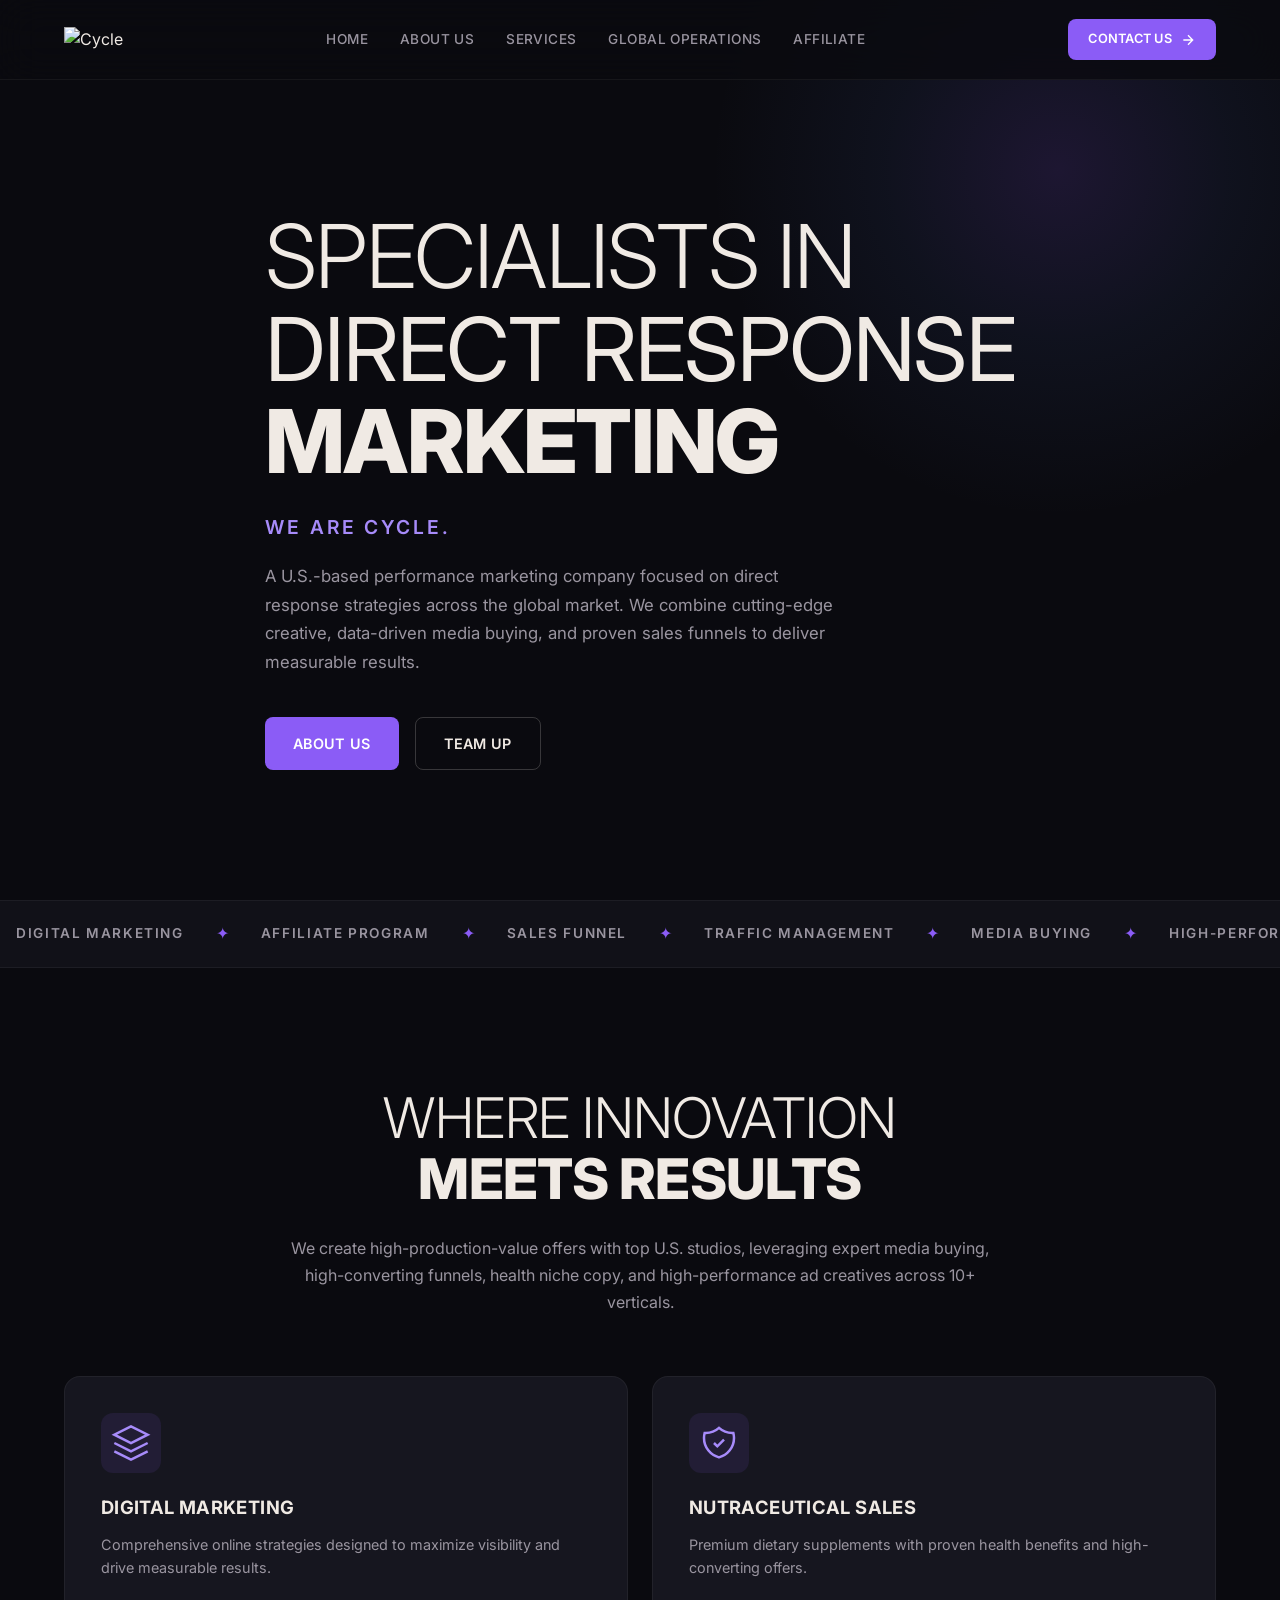
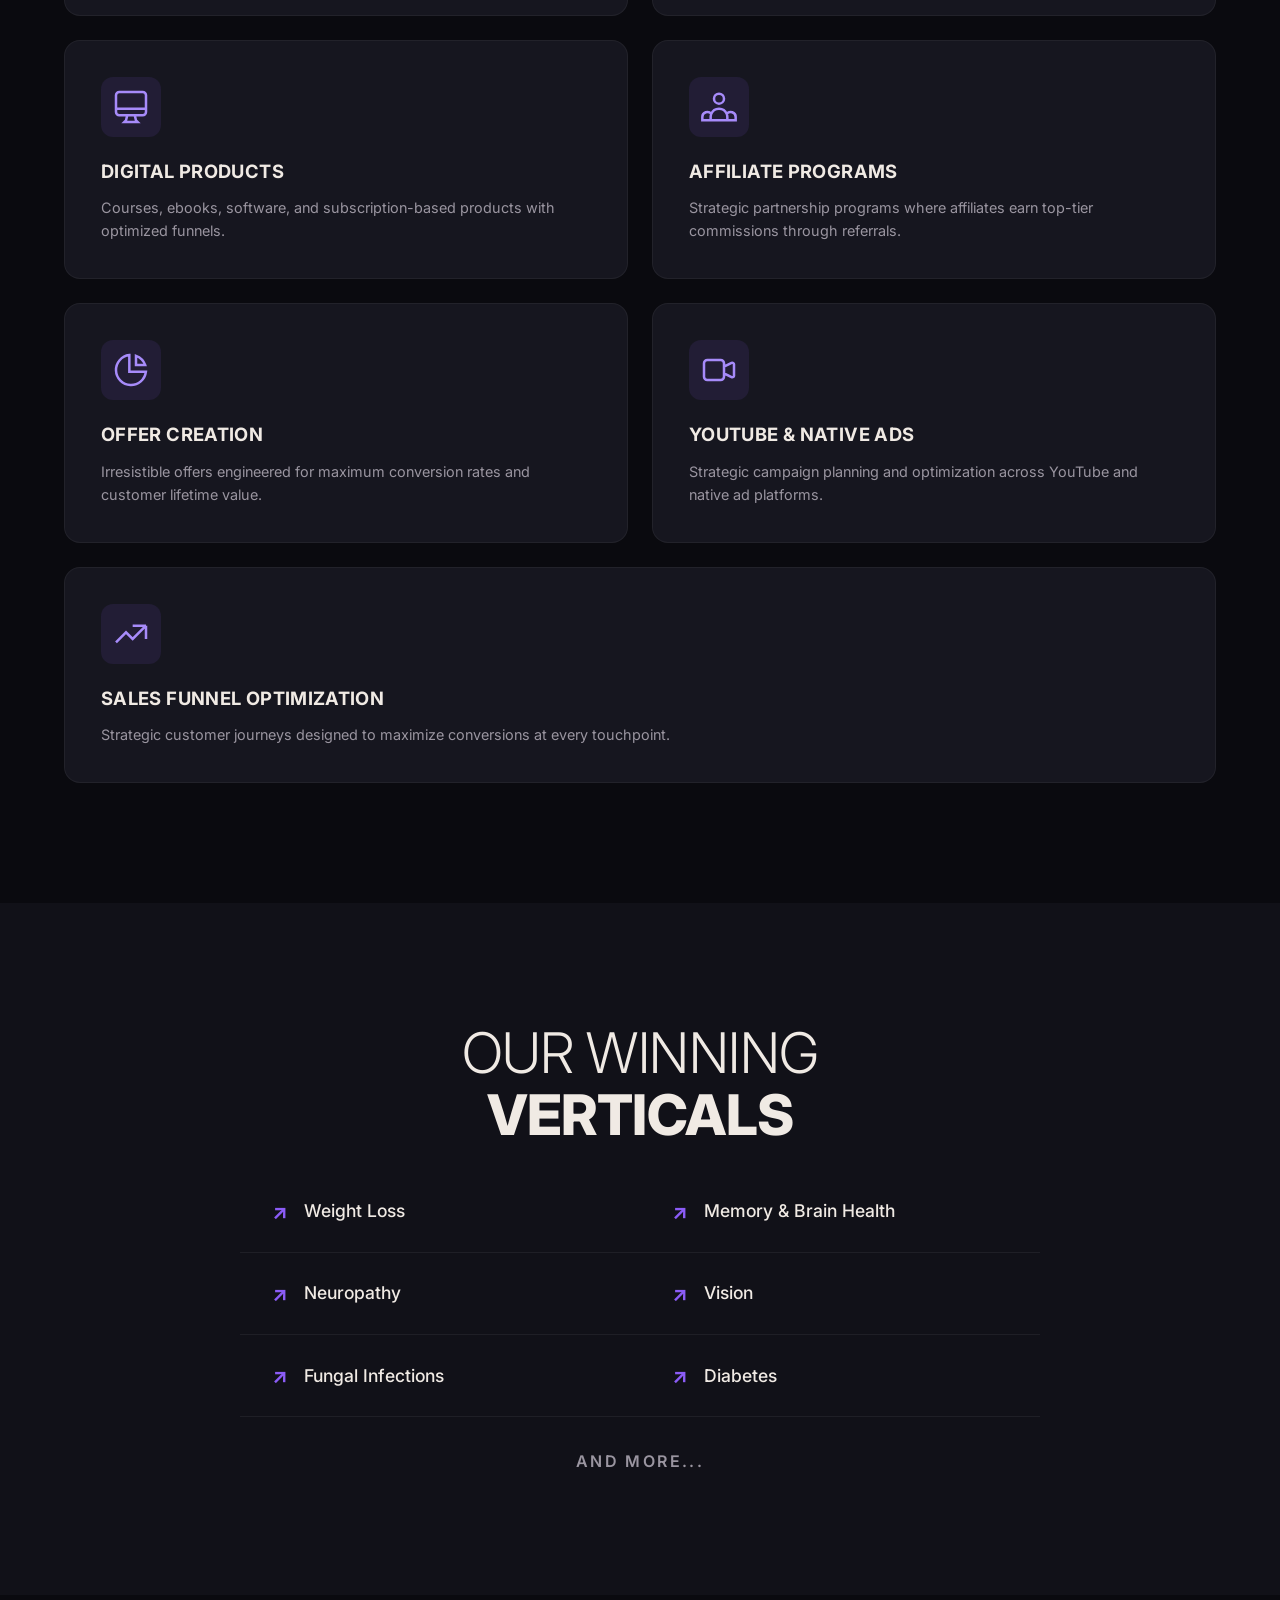
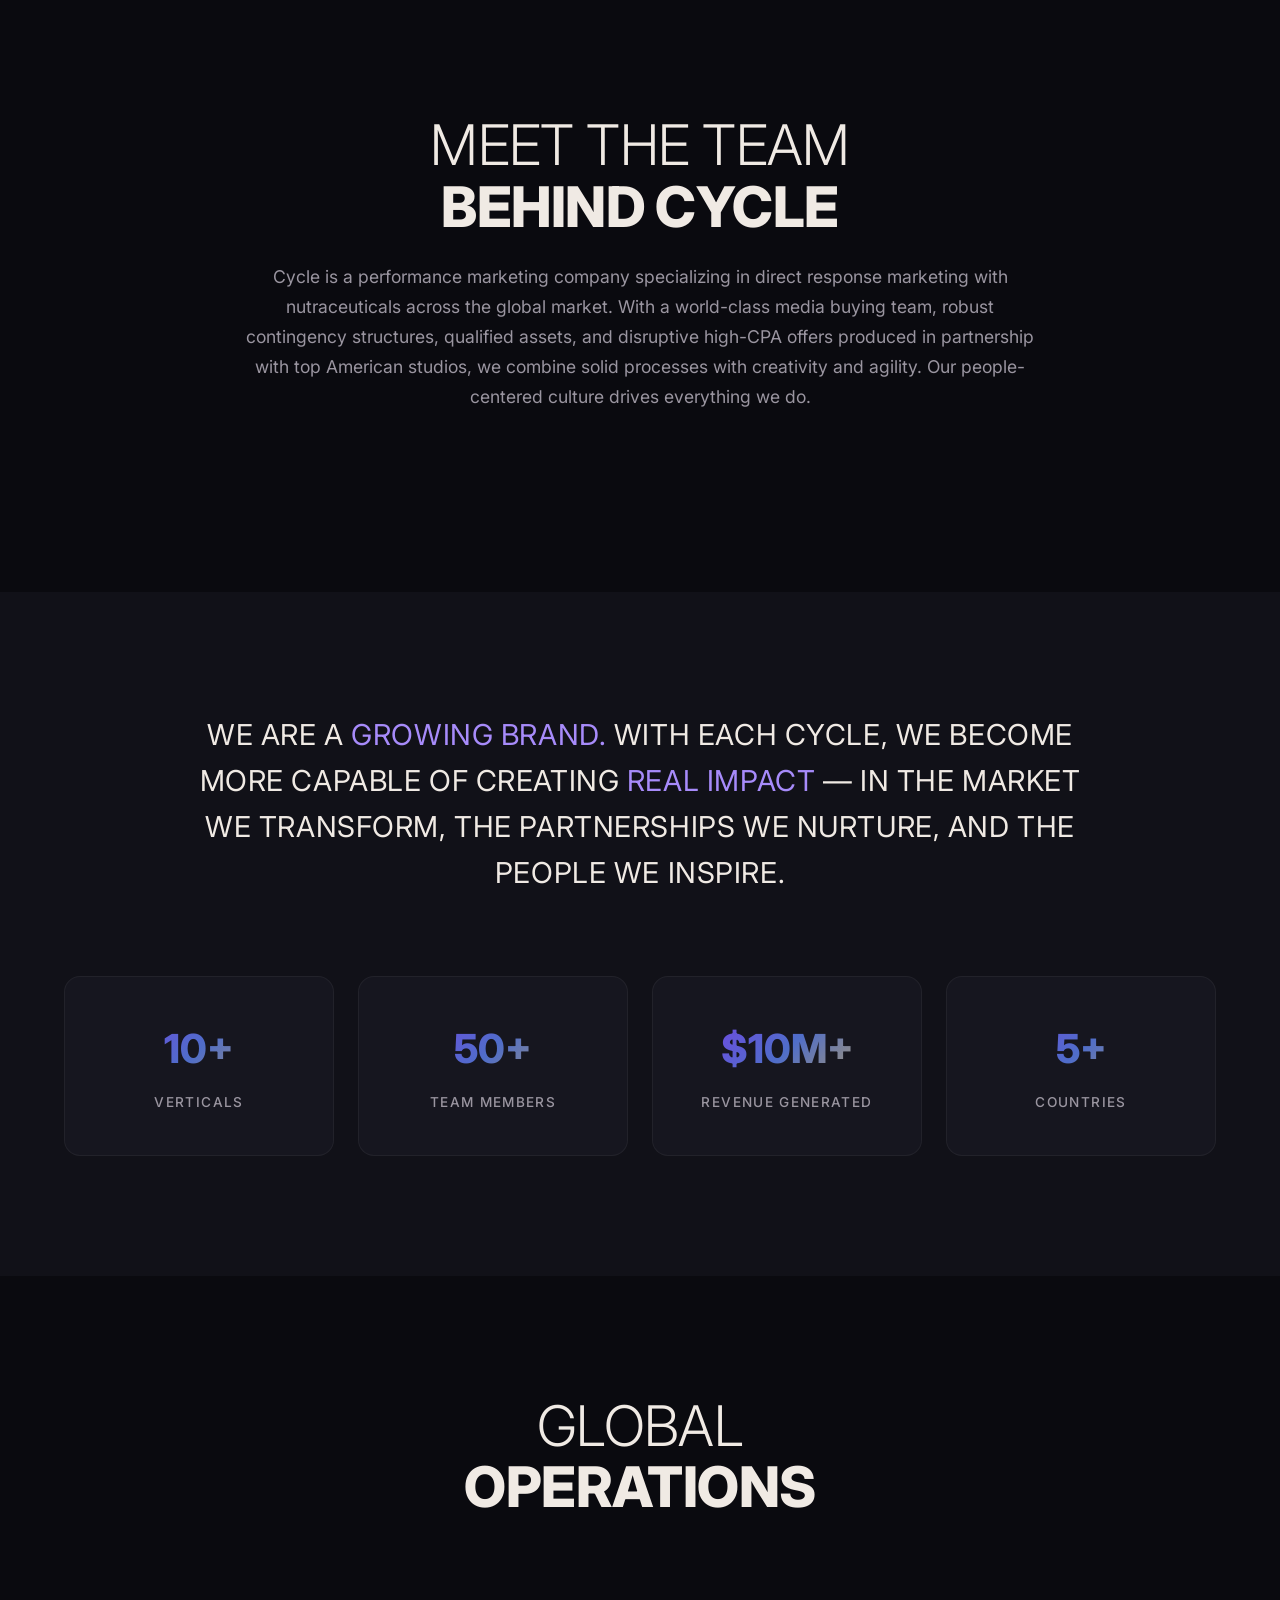
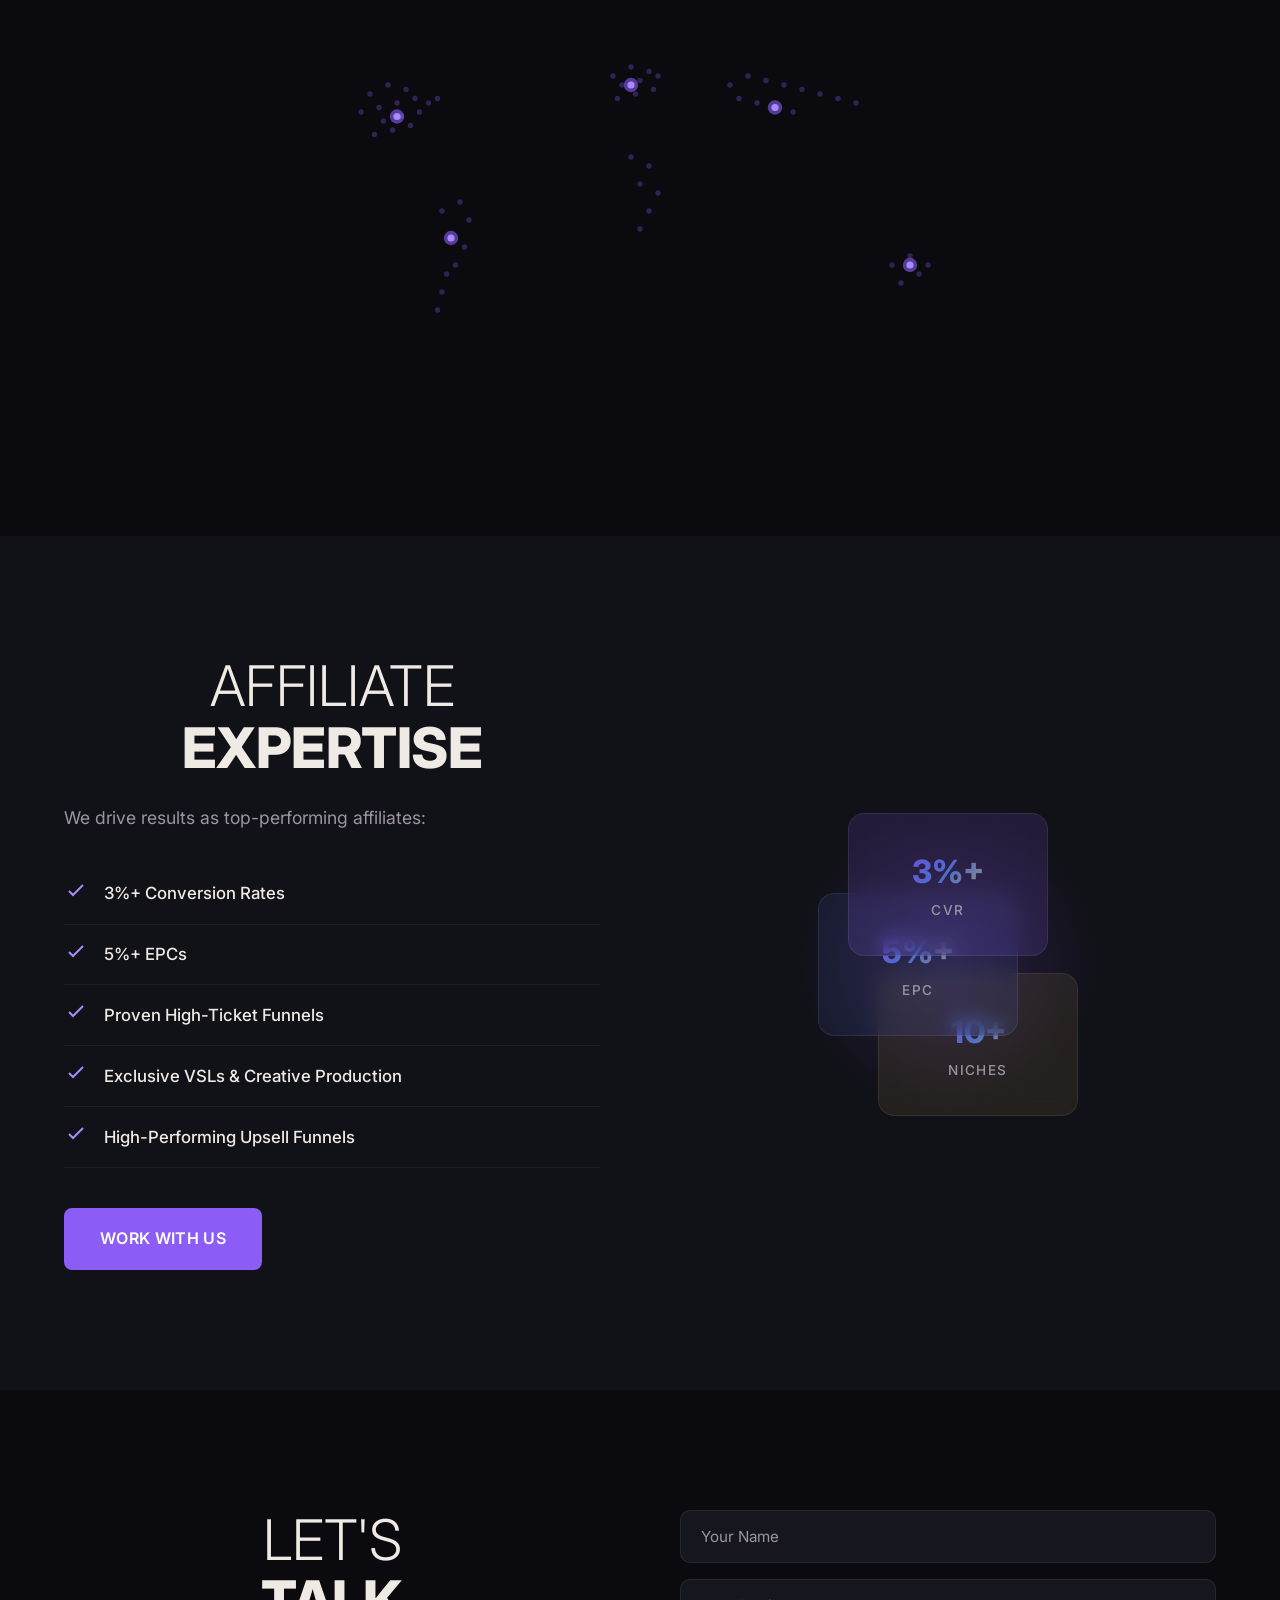
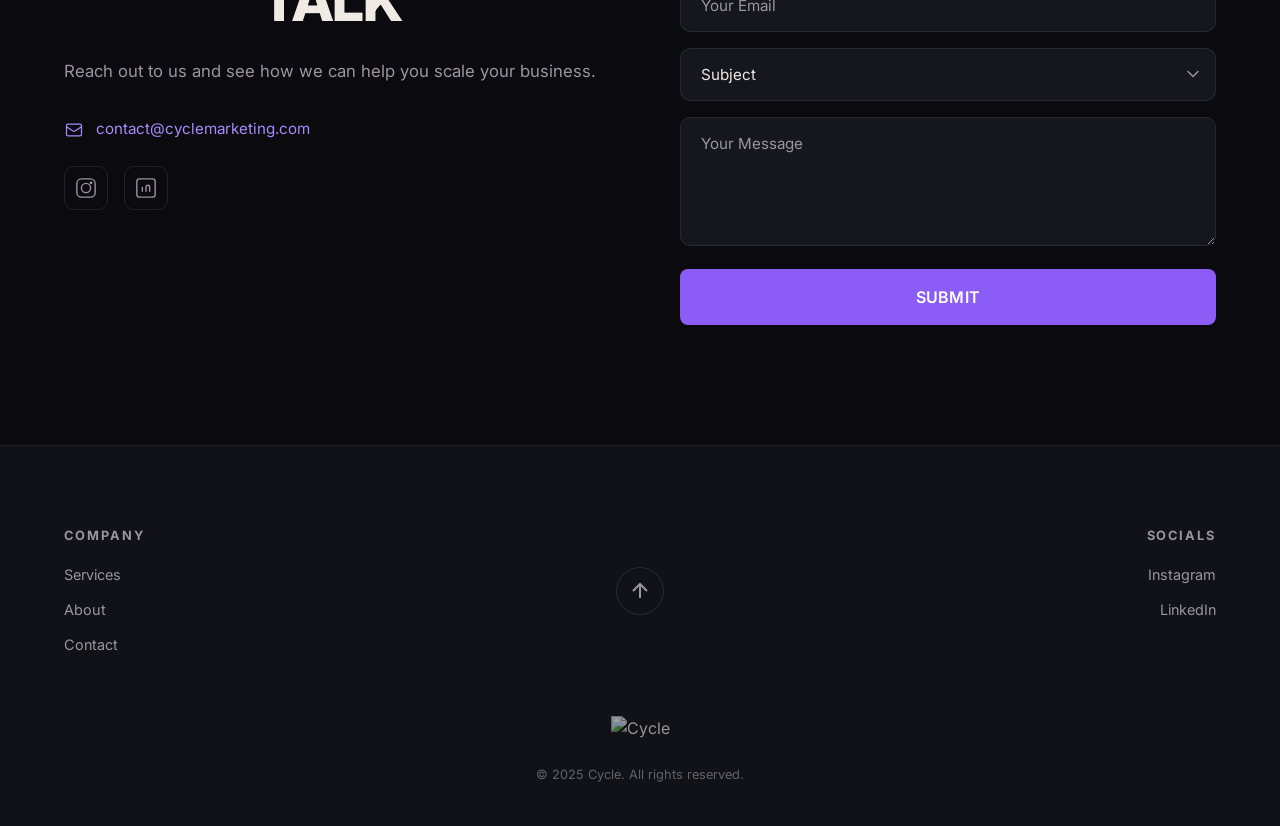
==== index.html @ 477ed8b6 "Add files via upload" ====
<!DOCTYPE html>
<html lang="en">
<head>
    <meta charset="UTF-8">
    <meta name="viewport" content="width=device-width, initial-scale=1.0">
    <title>Cycle - Direct Response Marketing Specialists</title>
    <link rel="icon" type="image/png" href="assets/logo.png">
    <link rel="preconnect" href="https://fonts.googleapis.com">
    <link rel="preconnect" href="https://fonts.gstatic.com" crossorigin>
    <link href="https://fonts.googleapis.com/css2?family=Inter:wght@300;400;500;600;700;800;900&display=swap" rel="stylesheet">
    <link rel="stylesheet" href="styles.css">
</head>
<body>

    <!-- NAVBAR -->
    <nav class="navbar" id="navbar">
        <div class="container nav-container">
            <a href="#" class="nav-logo">
                <img src="assets/logo.png" alt="Cycle">
            </a>
            <div class="nav-links" id="navLinks">
                <a href="#" class="nav-link active">Home</a>
                <a href="#about" class="nav-link">About Us</a>
                <a href="#services" class="nav-link">Services</a>
                <a href="#global" class="nav-link">Global Operations</a>
                <a href="#affiliate" class="nav-link">Affiliate</a>
            </div>
            <a href="#contact" class="btn btn-primary nav-cta">
                Contact Us
                <svg width="16" height="16" viewBox="0 0 24 24" fill="none" stroke="currentColor" stroke-width="2"><path d="M5 12h14M12 5l7 7-7 7"/></svg>
            </a>
            <button class="hamburger" id="hamburger" aria-label="Toggle menu">
                <span></span>
                <span></span>
                <span></span>
            </button>
        </div>
    </nav>

    <!-- HERO -->
    <section class="hero">
        <div class="container hero-content">
            <h1 class="hero-title">
                <span class="font-light">SPECIALISTS IN</span><br>
                <span class="font-regular">DIRECT RESPONSE</span><br>
                <span class="font-bold">MARKETING</span>
            </h1>
            <p class="hero-subtitle">WE ARE CYCLE.</p>
            <p class="hero-text">A U.S.-based performance marketing company focused on direct response strategies across the global market. We combine cutting-edge creative, data-driven media buying, and proven sales funnels to deliver measurable results.</p>
            <div class="hero-buttons">
                <a href="#about" class="btn btn-primary">About Us</a>
                <a href="#contact" class="btn btn-outline">Team Up</a>
            </div>
        </div>
        <div class="hero-gradient"></div>
    </section>

    <!-- SCROLLING TAGS -->
    <section class="tags-section">
        <div class="tags-track">
            <div class="tags-content">
                <span class="tag">DIGITAL MARKETING</span>
                <span class="tag-star">&#10022;</span>
                <span class="tag">AFFILIATE PROGRAM</span>
                <span class="tag-star">&#10022;</span>
                <span class="tag">SALES FUNNEL</span>
                <span class="tag-star">&#10022;</span>
                <span class="tag">TRAFFIC MANAGEMENT</span>
                <span class="tag-star">&#10022;</span>
                <span class="tag">MEDIA BUYING</span>
                <span class="tag-star">&#10022;</span>
                <span class="tag">HIGH-PERFORMANCE ADS</span>
                <span class="tag-star">&#10022;</span>
            </div>
            <div class="tags-content" aria-hidden="true">
                <span class="tag">DIGITAL MARKETING</span>
                <span class="tag-star">&#10022;</span>
                <span class="tag">AFFILIATE PROGRAM</span>
                <span class="tag-star">&#10022;</span>
                <span class="tag">SALES FUNNEL</span>
                <span class="tag-star">&#10022;</span>
                <span class="tag">TRAFFIC MANAGEMENT</span>
                <span class="tag-star">&#10022;</span>
                <span class="tag">MEDIA BUYING</span>
                <span class="tag-star">&#10022;</span>
                <span class="tag">HIGH-PERFORMANCE ADS</span>
                <span class="tag-star">&#10022;</span>
            </div>
        </div>
    </section>

    <!-- SERVICES -->
    <section class="services-section" id="services">
        <div class="container">
            <h2 class="section-title">
                <span class="font-light">WHERE INNOVATION</span><br>
                <span class="font-bold">MEETS RESULTS</span>
            </h2>
            <p class="section-text">We create high-production-value offers with top U.S. studios, leveraging expert media buying, high-converting funnels, health niche copy, and high-performance ad creatives across 10+ verticals.</p>
            <div class="services-grid">
                <div class="service-card">
                    <div class="service-icon">
                        <svg width="40" height="40" viewBox="0 0 24 24" fill="none" stroke="currentColor" stroke-width="1.5"><path d="M12 2L2 7l10 5 10-5-10-5zM2 17l10 5 10-5M2 12l10 5 10-5"/></svg>
                    </div>
                    <h3>Digital Marketing</h3>
                    <p>Comprehensive online strategies designed to maximize visibility and drive measurable results.</p>
                </div>
                <div class="service-card">
                    <div class="service-icon">
                        <svg width="40" height="40" viewBox="0 0 24 24" fill="none" stroke="currentColor" stroke-width="1.5"><path d="M9 12l2 2 4-4m5.618-4.016A11.955 11.955 0 0112 2.944a11.955 11.955 0 01-8.618 3.04A12.02 12.02 0 003 9c0 5.591 3.824 10.29 9 11.622 5.176-1.332 9-6.03 9-11.622 0-1.042-.133-2.052-.382-3.016z"/></svg>
                    </div>
                    <h3>Nutraceutical Sales</h3>
                    <p>Premium dietary supplements with proven health benefits and high-converting offers.</p>
                </div>
                <div class="service-card">
                    <div class="service-icon">
                        <svg width="40" height="40" viewBox="0 0 24 24" fill="none" stroke="currentColor" stroke-width="1.5"><path d="M9.75 17L9 20l-1 1h8l-1-1-.75-3M3 13h18M5 17h14a2 2 0 002-2V5a2 2 0 00-2-2H5a2 2 0 00-2 2v10a2 2 0 002 2z"/></svg>
                    </div>
                    <h3>Digital Products</h3>
                    <p>Courses, ebooks, software, and subscription-based products with optimized funnels.</p>
                </div>
                <div class="service-card">
                    <div class="service-icon">
                        <svg width="40" height="40" viewBox="0 0 24 24" fill="none" stroke="currentColor" stroke-width="1.5"><path d="M17 20h5v-2a3 3 0 00-5.356-1.857M17 20H7m10 0v-2c0-.656-.126-1.283-.356-1.857M7 20H2v-2a3 3 0 015.356-1.857M7 20v-2c0-.656.126-1.283.356-1.857m0 0a5.002 5.002 0 019.288 0M15 7a3 3 0 11-6 0 3 3 0 016 0z"/></svg>
                    </div>
                    <h3>Affiliate Programs</h3>
                    <p>Strategic partnership programs where affiliates earn top-tier commissions through referrals.</p>
                </div>
                <div class="service-card">
                    <div class="service-icon">
                        <svg width="40" height="40" viewBox="0 0 24 24" fill="none" stroke="currentColor" stroke-width="1.5"><path d="M11 3.055A9.001 9.001 0 1020.945 13H11V3.055z"/><path d="M20.488 9H15V3.512A9.025 9.025 0 0120.488 9z"/></svg>
                    </div>
                    <h3>Offer Creation</h3>
                    <p>Irresistible offers engineered for maximum conversion rates and customer lifetime value.</p>
                </div>
                <div class="service-card">
                    <div class="service-icon">
                        <svg width="40" height="40" viewBox="0 0 24 24" fill="none" stroke="currentColor" stroke-width="1.5"><path d="M15 10l4.553-2.276A1 1 0 0121 8.618v6.764a1 1 0 01-1.447.894L15 14M5 18h8a2 2 0 002-2V8a2 2 0 00-2-2H5a2 2 0 00-2 2v8a2 2 0 002 2z"/></svg>
                    </div>
                    <h3>YouTube & Native Ads</h3>
                    <p>Strategic campaign planning and optimization across YouTube and native ad platforms.</p>
                </div>
                <div class="service-card service-card-full">
                    <div class="service-icon">
                        <svg width="40" height="40" viewBox="0 0 24 24" fill="none" stroke="currentColor" stroke-width="1.5"><path d="M13 7h8m0 0v8m0-8l-8 8-4-4-6 6"/></svg>
                    </div>
                    <h3>Sales Funnel Optimization</h3>
                    <p>Strategic customer journeys designed to maximize conversions at every touchpoint.</p>
                </div>
            </div>
        </div>
    </section>

    <!-- WINNER VERTICALS -->
    <section class="verticals-section">
        <div class="container">
            <h2 class="section-title">
                <span class="font-light">OUR WINNING</span><br>
                <span class="font-bold">VERTICALS</span>
            </h2>
            <div class="verticals-grid">
                <div class="vertical-item">
                    <span class="vertical-arrow">&#8599;</span>
                    <span>Weight Loss</span>
                </div>
                <div class="vertical-item">
                    <span class="vertical-arrow">&#8599;</span>
                    <span>Memory & Brain Health</span>
                </div>
                <div class="vertical-item">
                    <span class="vertical-arrow">&#8599;</span>
                    <span>Neuropathy</span>
                </div>
                <div class="vertical-item">
                    <span class="vertical-arrow">&#8599;</span>
                    <span>Vision</span>
                </div>
                <div class="vertical-item">
                    <span class="vertical-arrow">&#8599;</span>
                    <span>Fungal Infections</span>
                </div>
                <div class="vertical-item">
                    <span class="vertical-arrow">&#8599;</span>
                    <span>Diabetes</span>
                </div>
            </div>
            <p class="verticals-more">AND MORE...</p>
        </div>
    </section>

    <!-- ABOUT -->
    <section class="about-section" id="about">
        <div class="container">
            <h2 class="section-title">
                <span class="font-light">MEET THE TEAM</span><br>
                <span class="font-bold">BEHIND CYCLE</span>
            </h2>
            <p class="section-text about-text">
                Cycle is a performance marketing company specializing in direct response marketing with nutraceuticals across the global market. With a world-class media buying team, robust contingency structures, qualified assets, and disruptive high-CPA offers produced in partnership with top American studios, we combine solid processes with creativity and agility. Our people-centered culture drives everything we do.
            </p>
        </div>
    </section>

    <!-- GROWING BRAND -->
    <section class="growing-section">
        <div class="container">
            <h2 class="growing-text">
                WE ARE A <span class="text-accent">GROWING BRAND.</span> WITH EACH CYCLE, WE BECOME MORE CAPABLE OF CREATING <span class="text-accent">REAL IMPACT</span> &mdash; IN THE MARKET WE TRANSFORM, THE PARTNERSHIPS WE NURTURE, AND THE PEOPLE WE INSPIRE.
            </h2>
            <div class="stats-grid">
                <div class="stat-card">
                    <span class="stat-number">10+</span>
                    <span class="stat-label">Verticals</span>
                </div>
                <div class="stat-card">
                    <span class="stat-number">50+</span>
                    <span class="stat-label">Team Members</span>
                </div>
                <div class="stat-card">
                    <span class="stat-number">$10M+</span>
                    <span class="stat-label">Revenue Generated</span>
                </div>
                <div class="stat-card">
                    <span class="stat-number">5+</span>
                    <span class="stat-label">Countries</span>
                </div>
            </div>
        </div>
    </section>

    <!-- GLOBAL OPERATIONS -->
    <section class="global-section" id="global">
        <div class="container">
            <h2 class="section-title">
                <span class="font-light">GLOBAL</span><br>
                <span class="font-bold">OPERATIONS</span>
            </h2>
            <div class="world-map">
                <svg viewBox="0 0 1000 500" class="map-svg">
                    <!-- Simplified world map dots -->
                    <g fill="rgba(139, 92, 246, 0.3)" class="map-dots">
                        <!-- North America -->
                        <circle cx="200" cy="150" r="3"/><circle cx="220" cy="140" r="3"/><circle cx="240" cy="145" r="3"/>
                        <circle cx="210" cy="165" r="3"/><circle cx="230" cy="160" r="3"/><circle cx="250" cy="155" r="3"/>
                        <circle cx="190" cy="170" r="3"/><circle cx="215" cy="180" r="3"/><circle cx="235" cy="175" r="3"/>
                        <circle cx="225" cy="190" r="3"/><circle cx="245" cy="185" r="3"/><circle cx="205" cy="195" r="3"/>
                        <circle cx="255" cy="170" r="3"/><circle cx="265" cy="160" r="3"/><circle cx="275" cy="155" r="3"/>
                        <!-- South America -->
                        <circle cx="280" cy="280" r="3"/><circle cx="300" cy="270" r="3"/><circle cx="310" cy="290" r="3"/>
                        <circle cx="290" cy="310" r="3"/><circle cx="305" cy="320" r="3"/><circle cx="295" cy="340" r="3"/>
                        <circle cx="285" cy="350" r="3"/><circle cx="280" cy="370" r="3"/><circle cx="275" cy="390" r="3"/>
                        <!-- Europe -->
                        <circle cx="470" cy="130" r="3"/><circle cx="490" cy="120" r="3"/><circle cx="510" cy="125" r="3"/>
                        <circle cx="480" cy="140" r="3"/><circle cx="500" cy="135" r="3"/><circle cx="520" cy="130" r="3"/>
                        <circle cx="475" cy="155" r="3"/><circle cx="495" cy="150" r="3"/><circle cx="515" cy="145" r="3"/>
                        <!-- Africa -->
                        <circle cx="490" cy="220" r="3"/><circle cx="510" cy="230" r="3"/><circle cx="500" cy="250" r="3"/>
                        <circle cx="520" cy="260" r="3"/><circle cx="510" cy="280" r="3"/><circle cx="500" cy="300" r="3"/>
                        <!-- Asia -->
                        <circle cx="600" cy="140" r="3"/><circle cx="620" cy="130" r="3"/><circle cx="640" cy="135" r="3"/>
                        <circle cx="660" cy="140" r="3"/><circle cx="680" cy="145" r="3"/><circle cx="700" cy="150" r="3"/>
                        <circle cx="720" cy="155" r="3"/><circle cx="740" cy="160" r="3"/><circle cx="610" cy="155" r="3"/>
                        <circle cx="630" cy="160" r="3"/><circle cx="650" cy="165" r="3"/><circle cx="670" cy="170" r="3"/>
                        <!-- Australia -->
                        <circle cx="780" cy="340" r="3"/><circle cx="800" cy="330" r="3"/><circle cx="810" cy="350" r="3"/>
                        <circle cx="790" cy="360" r="3"/><circle cx="820" cy="340" r="3"/>
                    </g>
                    <!-- Highlighted operation points -->
                    <g class="map-pins">
                        <circle cx="230" cy="175" r="8" fill="#8B5CF6" opacity="0.6"/><circle cx="230" cy="175" r="4" fill="#A78BFA"/>
                        <circle cx="290" cy="310" r="8" fill="#8B5CF6" opacity="0.6"/><circle cx="290" cy="310" r="4" fill="#A78BFA"/>
                        <circle cx="490" cy="140" r="8" fill="#8B5CF6" opacity="0.6"/><circle cx="490" cy="140" r="4" fill="#A78BFA"/>
                        <circle cx="650" cy="165" r="8" fill="#8B5CF6" opacity="0.6"/><circle cx="650" cy="165" r="4" fill="#A78BFA"/>
                        <circle cx="800" cy="340" r="8" fill="#8B5CF6" opacity="0.6"/><circle cx="800" cy="340" r="4" fill="#A78BFA"/>
                    </g>
                </svg>
            </div>
        </div>
    </section>

    <!-- AFFILIATE EXPERTISE -->
    <section class="affiliate-section" id="affiliate">
        <div class="container affiliate-container">
            <div class="affiliate-content">
                <h2 class="section-title text-left">
                    <span class="font-light">AFFILIATE</span><br>
                    <span class="font-bold">EXPERTISE</span>
                </h2>
                <p class="affiliate-sub">We drive results as top-performing affiliates:</p>
                <ul class="affiliate-benefits">
                    <li>
                        <span class="benefit-icon">
                            <svg width="24" height="24" viewBox="0 0 24 24" fill="none" stroke="currentColor" stroke-width="2"><path d="M5 13l4 4L19 7"/></svg>
                        </span>
                        <span>3%+ Conversion Rates</span>
                    </li>
                    <li>
                        <span class="benefit-icon">
                            <svg width="24" height="24" viewBox="0 0 24 24" fill="none" stroke="currentColor" stroke-width="2"><path d="M5 13l4 4L19 7"/></svg>
                        </span>
                        <span>5%+ EPCs</span>
                    </li>
                    <li>
                        <span class="benefit-icon">
                            <svg width="24" height="24" viewBox="0 0 24 24" fill="none" stroke="currentColor" stroke-width="2"><path d="M5 13l4 4L19 7"/></svg>
                        </span>
                        <span>Proven High-Ticket Funnels</span>
                    </li>
                    <li>
                        <span class="benefit-icon">
                            <svg width="24" height="24" viewBox="0 0 24 24" fill="none" stroke="currentColor" stroke-width="2"><path d="M5 13l4 4L19 7"/></svg>
                        </span>
                        <span>Exclusive VSLs & Creative Production</span>
                    </li>
                    <li>
                        <span class="benefit-icon">
                            <svg width="24" height="24" viewBox="0 0 24 24" fill="none" stroke="currentColor" stroke-width="2"><path d="M5 13l4 4L19 7"/></svg>
                        </span>
                        <span>High-Performing Upsell Funnels</span>
                    </li>
                </ul>
                <a href="#contact" class="btn btn-primary btn-lg">Work With Us</a>
            </div>
            <div class="affiliate-visual">
                <div class="affiliate-glow"></div>
                <div class="affiliate-card-stack">
                    <div class="aff-card aff-card-1">
                        <span class="aff-card-value">3%+</span>
                        <span class="aff-card-label">CVR</span>
                    </div>
                    <div class="aff-card aff-card-2">
                        <span class="aff-card-value">5%+</span>
                        <span class="aff-card-label">EPC</span>
                    </div>
                    <div class="aff-card aff-card-3">
                        <span class="aff-card-value">10+</span>
                        <span class="aff-card-label">Niches</span>
                    </div>
                </div>
            </div>
        </div>
    </section>

    <!-- CONTACT -->
    <section class="contact-section" id="contact">
        <div class="container contact-container">
            <div class="contact-info">
                <h2 class="section-title text-left">
                    <span class="font-light">LET'S</span><br>
                    <span class="font-bold">TALK</span>
                </h2>
                <p class="contact-text">Reach out to us and see how we can help you scale your business.</p>
                <div class="contact-details">
                    <a href="mailto:contact@cyclemarketing.com" class="contact-link">
                        <svg width="20" height="20" viewBox="0 0 24 24" fill="none" stroke="currentColor" stroke-width="1.5"><path d="M3 8l7.89 5.26a2 2 0 002.22 0L21 8M5 19h14a2 2 0 002-2V7a2 2 0 00-2-2H5a2 2 0 00-2 2v10a2 2 0 002 2z"/></svg>
                        contact@cyclemarketing.com
                    </a>
                </div>
                <div class="contact-socials">
                    <a href="#" class="social-link" aria-label="Instagram">
                        <svg width="22" height="22" viewBox="0 0 24 24" fill="none" stroke="currentColor" stroke-width="1.5"><rect x="2" y="2" width="20" height="20" rx="5"/><circle cx="12" cy="12" r="5"/><circle cx="17.5" cy="6.5" r="1.5" fill="currentColor" stroke="none"/></svg>
                    </a>
                    <a href="#" class="social-link" aria-label="LinkedIn">
                        <svg width="22" height="22" viewBox="0 0 24 24" fill="none" stroke="currentColor" stroke-width="1.5"><rect x="2" y="2" width="20" height="20" rx="3"/><path d="M8 11v5M8 8v.01M12 16v-5c0-1 .5-2 2-2s2 1 2 2v5"/></svg>
                    </a>
                </div>
            </div>
            <div class="contact-form-wrapper">
                <form class="contact-form" id="contactForm">
                    <div class="form-group">
                        <input type="text" name="name" placeholder="Your Name" required>
                    </div>
                    <div class="form-group">
                        <input type="email" name="email" placeholder="Your Email" required>
                    </div>
                    <div class="form-group">
                        <select name="subject" required>
                            <option value="" disabled selected>Subject</option>
                            <option value="team">Join the Cycle team</option>
                            <option value="affiliate">I want to become an affiliate</option>
                            <option value="partnership">I want a partnership with Cycle</option>
                            <option value="other">Other</option>
                        </select>
                    </div>
                    <div class="form-group">
                        <textarea name="message" placeholder="Your Message" rows="5" maxlength="5000"></textarea>
                    </div>
                    <button type="submit" class="btn btn-primary btn-lg btn-full">Submit</button>
                </form>
            </div>
        </div>
    </section>

    <!-- FOOTER -->
    <footer class="footer">
        <div class="container">
            <div class="footer-grid">
                <div class="footer-col">
                    <h4>Company</h4>
                    <a href="#services">Services</a>
                    <a href="#about">About</a>
                    <a href="#contact">Contact</a>
                </div>
                <div class="footer-col footer-col-center">
                    <a href="#" class="back-to-top" aria-label="Back to top">
                        <svg width="24" height="24" viewBox="0 0 24 24" fill="none" stroke="currentColor" stroke-width="2"><path d="M12 19V5M5 12l7-7 7 7"/></svg>
                    </a>
                </div>
                <div class="footer-col footer-col-right">
                    <h4>Socials</h4>
                    <a href="#">Instagram</a>
                    <a href="#">LinkedIn</a>
                </div>
            </div>
            <div class="footer-logo">
                <img src="assets/logo.png" alt="Cycle">
            </div>
            <p class="footer-copy">&copy; 2025 Cycle. All rights reserved.</p>
        </div>
    </footer>

    <script src="script.js"></script>
</body>
</html>
---- styles.css ----
/* ========== RESET & BASE ========== */
*, *::before, *::after {
    margin: 0;
    padding: 0;
    box-sizing: border-box;
}

:root {
    --bg-primary: #0a0a0f;
    --bg-secondary: #111118;
    --bg-card: #16161f;
    --text-primary: #f0eae4;
    --text-secondary: #9a95a0;
    --accent: #8B5CF6;
    --accent-light: #A78BFA;
    --accent-gold: #C9A84C;
    --accent-blue: #4F6DC9;
    --accent-purple: #7C3AED;
    --gradient: linear-gradient(135deg, #7C3AED, #4F6DC9, #C9A84C);
    --container: 1200px;
    --nav-height: 80px;
}

html {
    scroll-behavior: smooth;
    scroll-padding-top: var(--nav-height);
}

body {
    font-family: 'Inter', -apple-system, BlinkMacSystemFont, sans-serif;
    background-color: var(--bg-primary);
    color: var(--text-primary);
    line-height: 1.6;
    overflow-x: hidden;
    -webkit-font-smoothing: antialiased;
}

a {
    text-decoration: none;
    color: inherit;
}

img {
    max-width: 100%;
    height: auto;
}

/* ========== UTILITIES ========== */
.container {
    max-width: var(--container);
    margin: 0 auto;
    padding: 0 24px;
}

.font-light { font-weight: 300; }
.font-regular { font-weight: 400; }
.font-bold { font-weight: 800; }
.text-accent { color: var(--accent-light); }
.text-left { text-align: left; }

/* ========== BUTTONS ========== */
.btn {
    display: inline-flex;
    align-items: center;
    gap: 8px;
    padding: 14px 28px;
    border-radius: 8px;
    font-family: 'Inter', sans-serif;
    font-size: 0.9rem;
    font-weight: 600;
    letter-spacing: 0.02em;
    text-transform: uppercase;
    cursor: pointer;
    transition: all 0.3s ease;
    border: none;
}

.btn-primary {
    background: var(--accent);
    color: #fff;
}

.btn-primary:hover {
    background: var(--accent-purple);
    transform: translateY(-2px);
    box-shadow: 0 8px 30px rgba(139, 92, 246, 0.4);
}

.btn-outline {
    background: transparent;
    color: var(--text-primary);
    border: 1px solid rgba(240, 234, 228, 0.2);
}

.btn-outline:hover {
    border-color: var(--accent-light);
    color: var(--accent-light);
    transform: translateY(-2px);
}

.btn-lg {
    padding: 18px 36px;
    font-size: 1rem;
}

.btn-full {
    width: 100%;
    justify-content: center;
}

/* ========== NAVBAR ========== */
.navbar {
    position: fixed;
    top: 0;
    left: 0;
    right: 0;
    height: var(--nav-height);
    z-index: 1000;
    backdrop-filter: blur(20px);
    -webkit-backdrop-filter: blur(20px);
    background: rgba(10, 10, 15, 0.8);
    border-bottom: 1px solid rgba(255, 255, 255, 0.05);
    transition: background 0.3s ease;
}

.navbar.scrolled {
    background: rgba(10, 10, 15, 0.95);
}

.nav-container {
    display: flex;
    align-items: center;
    justify-content: space-between;
    height: 100%;
}

.nav-logo img {
    height: 45px;
    width: auto;
}

.nav-links {
    display: flex;
    gap: 32px;
}

.nav-link {
    font-size: 0.85rem;
    font-weight: 500;
    letter-spacing: 0.03em;
    text-transform: uppercase;
    color: var(--text-secondary);
    transition: color 0.3s ease;
    position: relative;
}

.nav-link::after {
    content: '';
    position: absolute;
    bottom: -4px;
    left: 0;
    width: 0;
    height: 2px;
    background: var(--accent);
    transition: width 0.3s ease;
}

.nav-link:hover,
.nav-link.active {
    color: var(--text-primary);
}

.nav-link:hover::after,
.nav-link.active::after {
    width: 100%;
}

.nav-cta {
    font-size: 0.8rem;
    padding: 10px 20px;
}

.hamburger {
    display: none;
    flex-direction: column;
    gap: 5px;
    background: none;
    border: none;
    cursor: pointer;
    padding: 5px;
}

.hamburger span {
    display: block;
    width: 24px;
    height: 2px;
    background: var(--text-primary);
    transition: all 0.3s ease;
}

.hamburger.active span:nth-child(1) { transform: rotate(45deg) translate(5px, 5px); }
.hamburger.active span:nth-child(2) { opacity: 0; }
.hamburger.active span:nth-child(3) { transform: rotate(-45deg) translate(5px, -5px); }

/* ========== HERO ========== */
.hero {
    min-height: 100vh;
    display: flex;
    align-items: center;
    padding-top: var(--nav-height);
    position: relative;
    overflow: hidden;
}

.hero-content {
    position: relative;
    z-index: 2;
    padding: 80px 0;
}

.hero-title {
    font-size: clamp(2.5rem, 7vw, 5.5rem);
    line-height: 1.05;
    letter-spacing: -0.02em;
    text-transform: uppercase;
    margin-bottom: 24px;
}

.hero-subtitle {
    font-size: 1.2rem;
    font-weight: 600;
    letter-spacing: 0.15em;
    color: var(--accent-light);
    margin-bottom: 20px;
}

.hero-text {
    font-size: 1.05rem;
    color: var(--text-secondary);
    max-width: 580px;
    line-height: 1.7;
    margin-bottom: 40px;
}

.hero-buttons {
    display: flex;
    gap: 16px;
    flex-wrap: wrap;
}

.hero-gradient {
    position: absolute;
    top: -20%;
    right: -10%;
    width: 700px;
    height: 700px;
    background: radial-gradient(circle, rgba(139, 92, 246, 0.15), rgba(79, 109, 201, 0.08), transparent 70%);
    border-radius: 50%;
    pointer-events: none;
    z-index: 1;
}

/* ========== SCROLLING TAGS ========== */
.tags-section {
    padding: 20px 0;
    border-top: 1px solid rgba(255, 255, 255, 0.05);
    border-bottom: 1px solid rgba(255, 255, 255, 0.05);
    overflow: hidden;
    background: var(--bg-secondary);
}

.tags-track {
    display: flex;
    width: max-content;
    animation: marquee 25s linear infinite;
}

.tags-content {
    display: flex;
    align-items: center;
    gap: 32px;
    padding: 0 16px;
}

.tag {
    font-size: 0.85rem;
    font-weight: 600;
    letter-spacing: 0.12em;
    white-space: nowrap;
    color: var(--text-secondary);
}

.tag-star {
    color: var(--accent);
    font-size: 1rem;
}

@keyframes marquee {
    0% { transform: translateX(0); }
    100% { transform: translateX(-50%); }
}

/* ========== SECTIONS COMMON ========== */
.section-title {
    font-size: clamp(2rem, 5vw, 3.5rem);
    line-height: 1.1;
    text-transform: uppercase;
    letter-spacing: -0.01em;
    text-align: center;
    margin-bottom: 24px;
}

.section-text {
    font-size: 1rem;
    color: var(--text-secondary);
    text-align: center;
    max-width: 700px;
    margin: 0 auto 60px;
    line-height: 1.7;
}

/* ========== SERVICES ========== */
.services-section {
    padding: 120px 0;
}

.services-grid {
    display: grid;
    grid-template-columns: repeat(2, 1fr);
    gap: 24px;
}

.service-card {
    background: var(--bg-card);
    border: 1px solid rgba(255, 255, 255, 0.05);
    border-radius: 16px;
    padding: 36px;
    transition: all 0.4s ease;
}

.service-card:hover {
    border-color: rgba(139, 92, 246, 0.3);
    transform: translateY(-4px);
    box-shadow: 0 12px 40px rgba(139, 92, 246, 0.1);
}

.service-card-full {
    grid-column: 1 / -1;
}

.service-icon {
    width: 60px;
    height: 60px;
    display: flex;
    align-items: center;
    justify-content: center;
    border-radius: 12px;
    background: rgba(139, 92, 246, 0.1);
    margin-bottom: 20px;
    color: var(--accent-light);
}

.service-card h3 {
    font-size: 1.15rem;
    font-weight: 700;
    margin-bottom: 10px;
    text-transform: uppercase;
    letter-spacing: 0.02em;
}

.service-card p {
    font-size: 0.9rem;
    color: var(--text-secondary);
    line-height: 1.6;
}

/* ========== VERTICALS ========== */
.verticals-section {
    padding: 120px 0;
    background: var(--bg-secondary);
}

.verticals-grid {
    display: grid;
    grid-template-columns: repeat(2, 1fr);
    gap: 0;
    max-width: 800px;
    margin: 0 auto 32px;
}

.vertical-item {
    display: flex;
    align-items: center;
    gap: 16px;
    padding: 24px 32px;
    font-size: 1.1rem;
    font-weight: 500;
    border-bottom: 1px solid rgba(255, 255, 255, 0.06);
    transition: color 0.3s ease;
}

.vertical-item:hover {
    color: var(--accent-light);
}

.vertical-arrow {
    color: var(--accent);
    font-size: 1.3rem;
    font-weight: 700;
}

.verticals-more {
    text-align: center;
    font-size: 1rem;
    font-weight: 600;
    letter-spacing: 0.15em;
    color: var(--text-secondary);
    margin-top: 16px;
}

/* ========== ABOUT ========== */
.about-section {
    padding: 120px 0;
}

.about-text {
    font-size: 1.1rem;
    max-width: 800px;
}

/* ========== GROWING BRAND ========== */
.growing-section {
    padding: 120px 0;
    background: var(--bg-secondary);
}

.growing-text {
    font-size: clamp(1.3rem, 3vw, 1.8rem);
    font-weight: 400;
    line-height: 1.6;
    text-align: center;
    max-width: 900px;
    margin: 0 auto 80px;
    letter-spacing: 0.02em;
    text-transform: uppercase;
}

.stats-grid {
    display: grid;
    grid-template-columns: repeat(4, 1fr);
    gap: 24px;
}

.stat-card {
    text-align: center;
    padding: 40px 20px;
    background: var(--bg-card);
    border-radius: 16px;
    border: 1px solid rgba(255, 255, 255, 0.05);
}

.stat-number {
    display: block;
    font-size: 2.5rem;
    font-weight: 800;
    background: var(--gradient);
    -webkit-background-clip: text;
    -webkit-text-fill-color: transparent;
    background-clip: text;
    margin-bottom: 8px;
}

.stat-label {
    font-size: 0.85rem;
    color: var(--text-secondary);
    text-transform: uppercase;
    letter-spacing: 0.1em;
    font-weight: 500;
}

/* ========== GLOBAL ========== */
.global-section {
    padding: 120px 0;
}

.world-map {
    max-width: 900px;
    margin: 40px auto 0;
}

.map-svg {
    width: 100%;
    height: auto;
}

.map-pins circle:nth-child(odd) {
    animation: pulse 2s ease-in-out infinite;
}

@keyframes pulse {
    0%, 100% { opacity: 0.6; }
    50% { opacity: 1; r: 10; }
}

/* ========== AFFILIATE ========== */
.affiliate-section {
    padding: 120px 0;
    background: var(--bg-secondary);
}

.affiliate-container {
    display: grid;
    grid-template-columns: 1fr 1fr;
    gap: 80px;
    align-items: center;
}

.affiliate-sub {
    font-size: 1.1rem;
    color: var(--text-secondary);
    margin-bottom: 32px;
}

.affiliate-benefits {
    list-style: none;
    margin-bottom: 40px;
}

.affiliate-benefits li {
    display: flex;
    align-items: center;
    gap: 16px;
    padding: 14px 0;
    font-size: 1.05rem;
    font-weight: 500;
    border-bottom: 1px solid rgba(255, 255, 255, 0.05);
}

.benefit-icon {
    color: var(--accent-light);
    flex-shrink: 0;
}

.affiliate-visual {
    position: relative;
    display: flex;
    align-items: center;
    justify-content: center;
    min-height: 350px;
}

.affiliate-glow {
    position: absolute;
    width: 300px;
    height: 300px;
    background: radial-gradient(circle, rgba(139, 92, 246, 0.2), transparent 70%);
    border-radius: 50%;
}

.affiliate-card-stack {
    position: relative;
    width: 260px;
    height: 300px;
}

.aff-card {
    position: absolute;
    width: 200px;
    padding: 32px 24px;
    border-radius: 16px;
    text-align: center;
    border: 1px solid rgba(255, 255, 255, 0.08);
    backdrop-filter: blur(10px);
}

.aff-card-1 {
    top: 0;
    left: 30px;
    background: rgba(139, 92, 246, 0.15);
    z-index: 3;
    animation: float 4s ease-in-out infinite;
}

.aff-card-2 {
    top: 80px;
    left: 0;
    background: rgba(79, 109, 201, 0.12);
    z-index: 2;
    animation: float 4s ease-in-out infinite 0.5s;
}

.aff-card-3 {
    top: 160px;
    left: 60px;
    background: rgba(201, 168, 76, 0.1);
    z-index: 1;
    animation: float 4s ease-in-out infinite 1s;
}

@keyframes float {
    0%, 100% { transform: translateY(0); }
    50% { transform: translateY(-10px); }
}

.aff-card-value {
    display: block;
    font-size: 2rem;
    font-weight: 800;
    background: var(--gradient);
    -webkit-background-clip: text;
    -webkit-text-fill-color: transparent;
    background-clip: text;
}

.aff-card-label {
    font-size: 0.85rem;
    color: var(--text-secondary);
    text-transform: uppercase;
    letter-spacing: 0.1em;
    font-weight: 500;
}

/* ========== CONTACT ========== */
.contact-section {
    padding: 120px 0;
}

.contact-container {
    display: grid;
    grid-template-columns: 1fr 1fr;
    gap: 80px;
    align-items: start;
}

.contact-text {
    font-size: 1.05rem;
    color: var(--text-secondary);
    margin-bottom: 32px;
    line-height: 1.7;
}

.contact-link {
    display: flex;
    align-items: center;
    gap: 12px;
    color: var(--accent-light);
    font-size: 0.95rem;
    margin-bottom: 24px;
    transition: color 0.3s ease;
}

.contact-link:hover {
    color: var(--text-primary);
}

.contact-socials {
    display: flex;
    gap: 16px;
    margin-top: 24px;
}

.social-link {
    width: 44px;
    height: 44px;
    display: flex;
    align-items: center;
    justify-content: center;
    border-radius: 10px;
    border: 1px solid rgba(255, 255, 255, 0.1);
    color: var(--text-secondary);
    transition: all 0.3s ease;
}

.social-link:hover {
    border-color: var(--accent);
    color: var(--accent-light);
    background: rgba(139, 92, 246, 0.1);
}

/* ========== FORM ========== */
.contact-form {
    display: flex;
    flex-direction: column;
    gap: 16px;
}

.form-group input,
.form-group select,
.form-group textarea {
    width: 100%;
    padding: 16px 20px;
    background: var(--bg-card);
    border: 1px solid rgba(255, 255, 255, 0.08);
    border-radius: 10px;
    color: var(--text-primary);
    font-family: 'Inter', sans-serif;
    font-size: 0.95rem;
    outline: none;
    transition: border-color 0.3s ease;
}

.form-group input::placeholder,
.form-group textarea::placeholder {
    color: var(--text-secondary);
}

.form-group select {
    appearance: none;
    -webkit-appearance: none;
    background-image: url("data:image/svg+xml,%3Csvg width='12' height='8' viewBox='0 0 12 8' fill='none' xmlns='http://www.w3.org/2000/svg'%3E%3Cpath d='M1 1.5L6 6.5L11 1.5' stroke='%239a95a0' stroke-width='1.5' stroke-linecap='round'/%3E%3C/svg%3E");
    background-repeat: no-repeat;
    background-position: right 16px center;
    cursor: pointer;
}

.form-group select option {
    background: var(--bg-card);
    color: var(--text-primary);
}

.form-group input:focus,
.form-group select:focus,
.form-group textarea:focus {
    border-color: var(--accent);
    box-shadow: 0 0 0 3px rgba(139, 92, 246, 0.1);
}

.form-group textarea {
    resize: vertical;
    min-height: 120px;
}

/* ========== FOOTER ========== */
.footer {
    padding: 80px 0 40px;
    border-top: 1px solid rgba(255, 255, 255, 0.05);
    background: var(--bg-secondary);
}

.footer-grid {
    display: grid;
    grid-template-columns: 1fr auto 1fr;
    gap: 40px;
    margin-bottom: 60px;
}

.footer-col {
    display: flex;
    flex-direction: column;
    gap: 12px;
}

.footer-col h4 {
    font-size: 0.8rem;
    text-transform: uppercase;
    letter-spacing: 0.15em;
    color: var(--text-secondary);
    margin-bottom: 4px;
}

.footer-col a {
    font-size: 0.9rem;
    color: var(--text-secondary);
    transition: color 0.3s ease;
}

.footer-col a:hover {
    color: var(--accent-light);
}

.footer-col-center {
    display: flex;
    align-items: center;
    justify-content: center;
}

.footer-col-right {
    text-align: right;
    align-items: flex-end;
}

.back-to-top {
    width: 48px;
    height: 48px;
    display: flex;
    align-items: center;
    justify-content: center;
    border-radius: 50%;
    border: 1px solid rgba(255, 255, 255, 0.1);
    color: var(--text-secondary);
    transition: all 0.3s ease;
}

.back-to-top:hover {
    border-color: var(--accent);
    color: var(--accent-light);
    transform: translateY(-2px);
}

.footer-logo {
    text-align: center;
    margin-bottom: 24px;
}

.footer-logo img {
    height: 80px;
    opacity: 0.6;
}

.footer-copy {
    text-align: center;
    font-size: 0.8rem;
    color: var(--text-secondary);
    opacity: 0.6;
}

/* ========== ANIMATIONS ========== */
.fade-in {
    opacity: 0;
    transform: translateY(30px);
    transition: opacity 0.6s ease, transform 0.6s ease;
}

.fade-in.visible {
    opacity: 1;
    transform: translateY(0);
}

/* ========== RESPONSIVE ========== */
@media (max-width: 968px) {
    .nav-links {
        display: none;
        position: fixed;
        top: var(--nav-height);
        left: 0;
        right: 0;
        background: rgba(10, 10, 15, 0.98);
        flex-direction: column;
        padding: 32px 24px;
        gap: 24px;
        border-bottom: 1px solid rgba(255, 255, 255, 0.05);
    }

    .nav-links.open {
        display: flex;
    }

    .nav-cta {
        display: none;
    }

    .hamburger {
        display: flex;
    }

    .services-grid {
        grid-template-columns: 1fr;
    }

    .service-card-full {
        grid-column: auto;
    }

    .affiliate-container {
        grid-template-columns: 1fr;
        gap: 60px;
    }

    .contact-container {
        grid-template-columns: 1fr;
        gap: 60px;
    }

    .stats-grid {
        grid-template-columns: repeat(2, 1fr);
    }

    .footer-grid {
        grid-template-columns: 1fr 1fr;
    }

    .footer-col-center {
        grid-column: 1 / -1;
        order: -1;
    }
}

@media (max-width: 640px) {
    .hero-title {
        font-size: clamp(2rem, 10vw, 3rem);
    }

    .verticals-grid {
        grid-template-columns: 1fr;
    }

    .stats-grid {
        grid-template-columns: 1fr 1fr;
        gap: 16px;
    }

    .stat-card {
        padding: 28px 16px;
    }

    .stat-number {
        font-size: 2rem;
    }

    .section-title {
        font-size: clamp(1.8rem, 8vw, 2.5rem);
    }

    .growing-text {
        font-size: 1.1rem;
    }

    .footer-grid {
        grid-template-columns: 1fr;
        text-align: center;
    }

    .footer-col-right {
        text-align: center;
        align-items: center;
    }
}
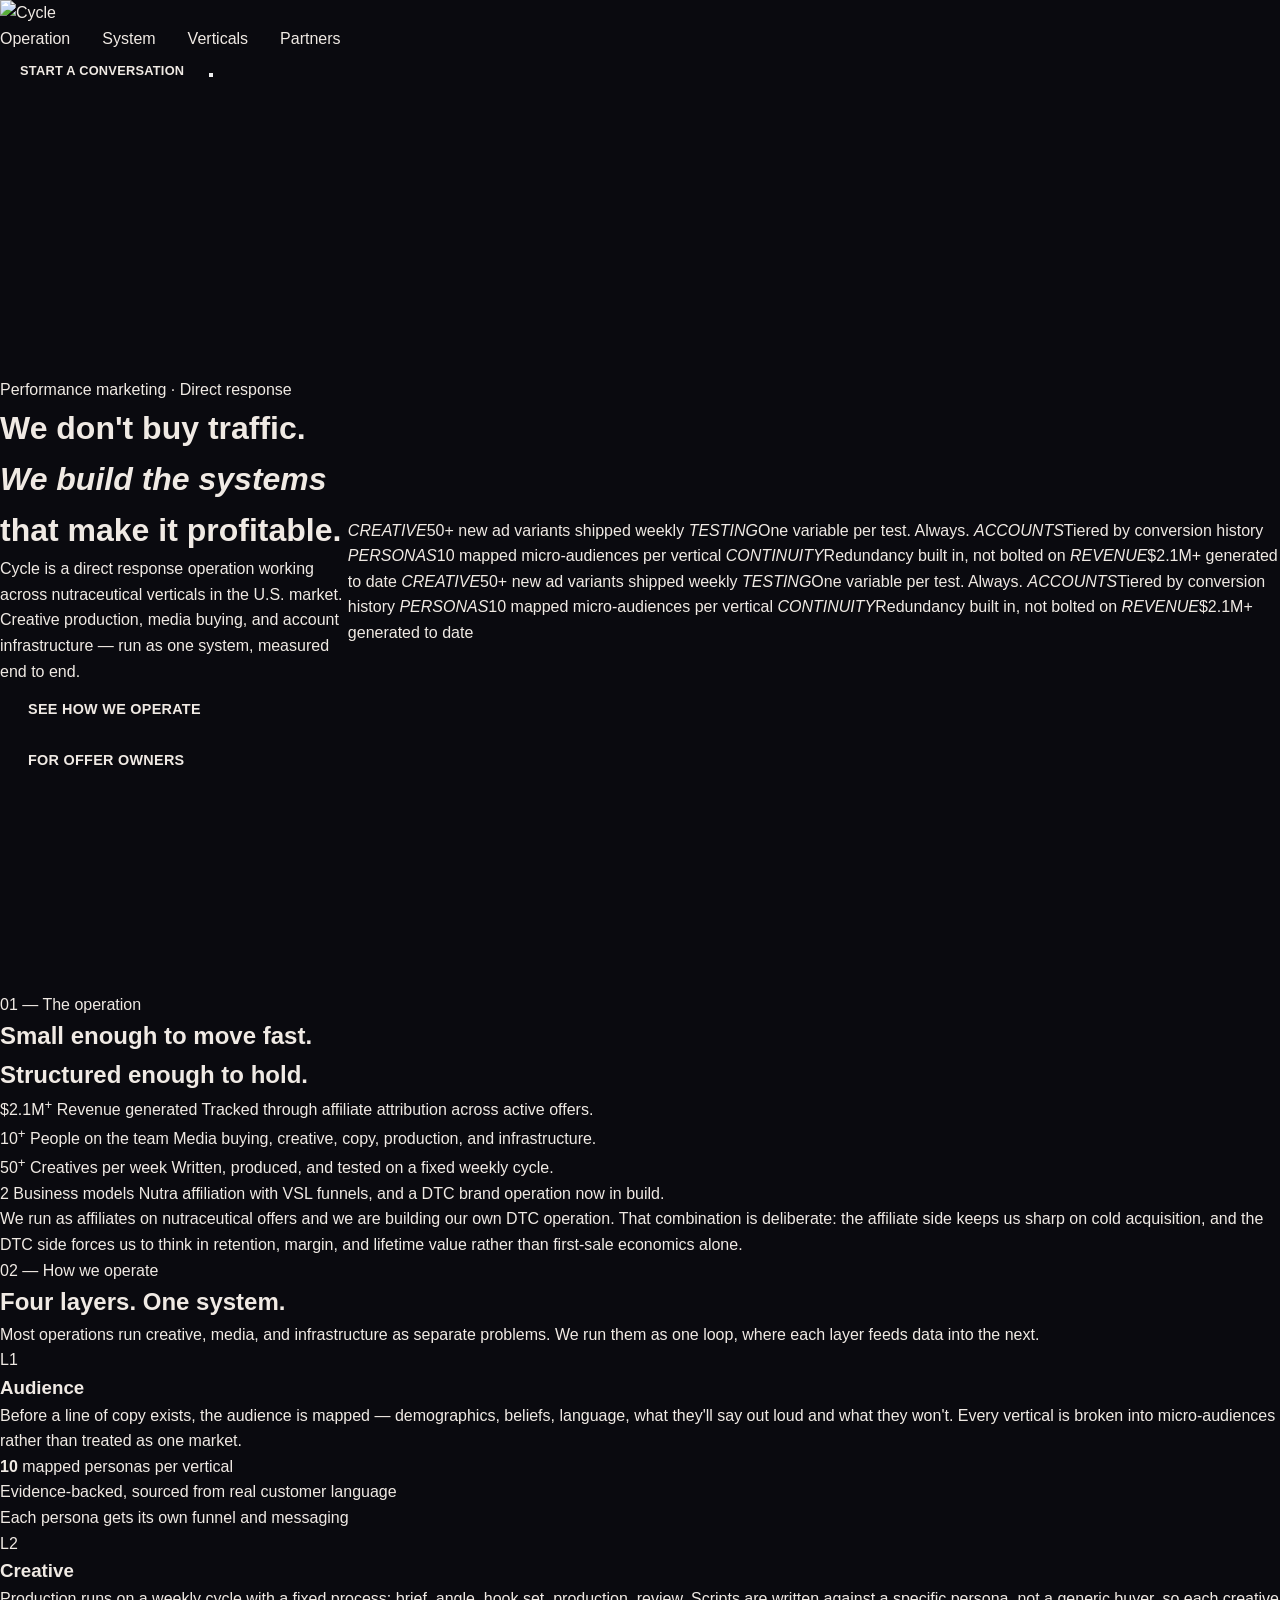
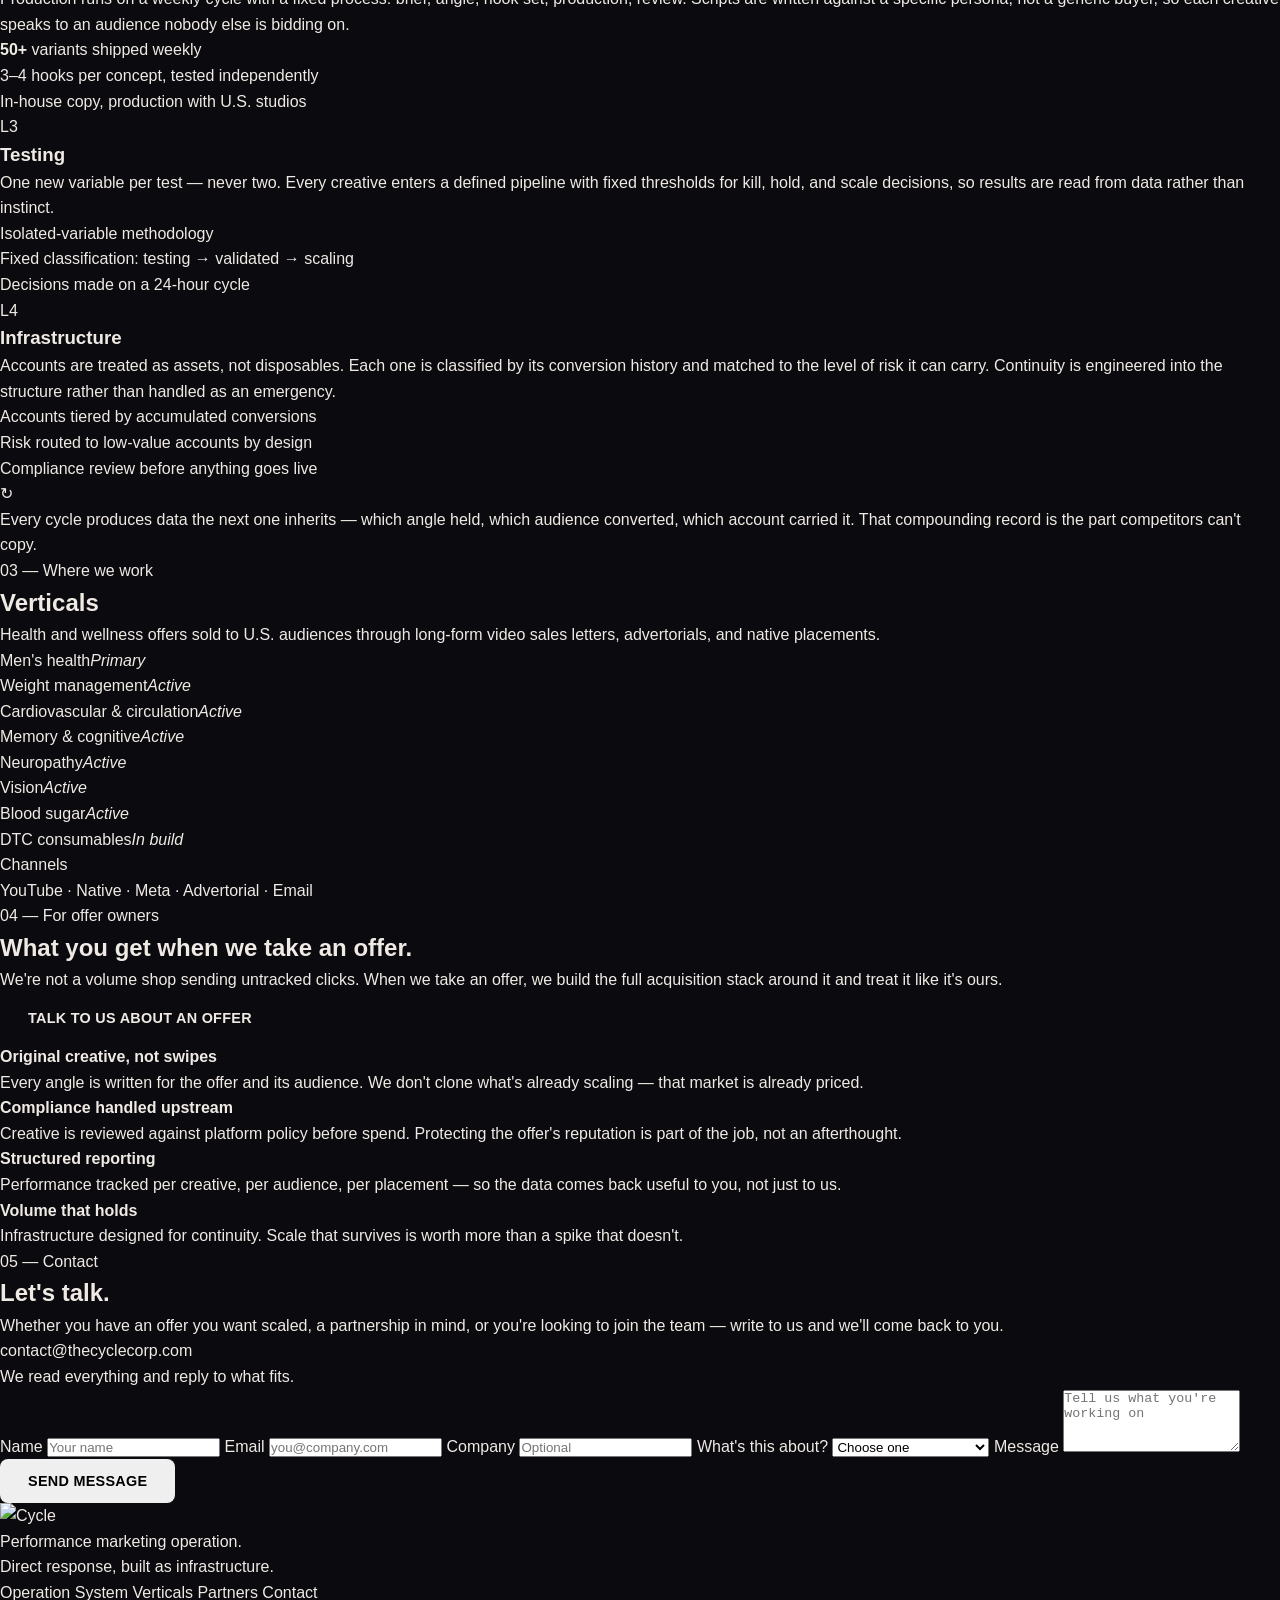
==== commit 1be3a5d9: "Update index.html" ====
--- a/index.html
+++ b/index.html
@@ -1,424 +1,340 @@
 <!DOCTYPE html>
 <html lang="en">
 <head>
-    <meta charset="UTF-8">
-    <meta name="viewport" content="width=device-width, initial-scale=1.0">
-    <title>Cycle - Direct Response Marketing Specialists</title>
-    <link rel="icon" type="image/png" href="assets/logo.png">
-    <link rel="preconnect" href="https://fonts.googleapis.com">
-    <link rel="preconnect" href="https://fonts.gstatic.com" crossorigin>
-    <link href="https://fonts.googleapis.com/css2?family=Inter:wght@300;400;500;600;700;800;900&display=swap" rel="stylesheet">
-    <link rel="stylesheet" href="styles.css">
+<meta charset="UTF-8">
+<meta name="viewport" content="width=device-width, initial-scale=1.0">
+<title>Cycle — Performance Marketing Infrastructure</title>
+<meta name="description" content="Cycle is a performance marketing operation built on direct response. Nutraceutical affiliation at scale, systematic creative testing, and account infrastructure engineered for continuity.">
+<link rel="icon" type="image/png" href="assets/logo.png">
+<link rel="preconnect" href="https://fonts.googleapis.com">
+<link rel="preconnect" href="https://fonts.gstatic.com" crossorigin>
+<link href="https://fonts.googleapis.com/css2?family=Archivo:wght@400;500;600;700;800&family=JetBrains+Mono:wght@400;500;600&display=swap" rel="stylesheet">
+<link rel="stylesheet" href="styles.css">
 </head>
 <body>
 
-    <!-- NAVBAR -->
-    <nav class="navbar" id="navbar">
-        <div class="container nav-container">
-            <a href="#" class="nav-logo">
-                <img src="assets/logo.png" alt="Cycle">
-            </a>
-            <div class="nav-links" id="navLinks">
-                <a href="#" class="nav-link active">Home</a>
-                <a href="#about" class="nav-link">About Us</a>
-                <a href="#services" class="nav-link">Services</a>
-                <a href="#global" class="nav-link">Global Operations</a>
-                <a href="#affiliate" class="nav-link">Affiliate</a>
-            </div>
-            <a href="#contact" class="btn btn-primary nav-cta">
-                Contact Us
-                <svg width="16" height="16" viewBox="0 0 24 24" fill="none" stroke="currentColor" stroke-width="2"><path d="M5 12h14M12 5l7 7-7 7"/></svg>
-            </a>
-            <button class="hamburger" id="hamburger" aria-label="Toggle menu">
-                <span></span>
-                <span></span>
-                <span></span>
-            </button>
-        </div>
+<!-- ══ NAV ══ -->
+<nav class="nav" id="nav">
+  <div class="wrap nav-inner">
+    <a href="#top" class="nav-logo"><img src="assets/logo.png" alt="Cycle"></a>
+    <div class="nav-links" id="navLinks">
+      <a href="#operation">Operation</a>
+      <a href="#system">System</a>
+      <a href="#verticals">Verticals</a>
+      <a href="#partners">Partners</a>
+    </div>
+    <a href="#contact" class="btn btn-solid nav-cta">Start a conversation</a>
+    <button class="burger" id="burger" aria-label="Menu"><span></span><span></span></button>
+  </div>
+</nav>
+
+<!-- ══ HERO ══ -->
+<header class="hero" id="top">
+  <div class="wrap">
+    <p class="eyebrow">Performance marketing · Direct response</p>
+    <h1 class="hero-h1">
+      We don't buy traffic.<br>
+      <em>We build the systems</em><br>
+      that make it profitable.
+    </h1>
+    <p class="hero-lede">
+      Cycle is a direct response operation working across nutraceutical verticals in the U.S. market.
+      Creative production, media buying, and account infrastructure — run as one system, measured end to end.
+    </p>
+    <div class="hero-actions">
+      <a href="#system" class="btn btn-solid">See how we operate</a>
+      <a href="#partners" class="btn btn-ghost">For offer owners</a>
+    </div>
+  </div>
+
+  <!-- signature: live-feed strip -->
+  <div class="feed" aria-hidden="true">
+    <div class="feed-track">
+      <span class="fd"><i>CREATIVE</i>50+ new ad variants shipped weekly</span>
+      <span class="fd"><i>TESTING</i>One variable per test. Always.</span>
+      <span class="fd"><i>ACCOUNTS</i>Tiered by conversion history</span>
+      <span class="fd"><i>PERSONAS</i>10 mapped micro-audiences per vertical</span>
+      <span class="fd"><i>CONTINUITY</i>Redundancy built in, not bolted on</span>
+      <span class="fd"><i>REVENUE</i>$2.1M+ generated to date</span>
+      <span class="fd"><i>CREATIVE</i>50+ new ad variants shipped weekly</span>
+      <span class="fd"><i>TESTING</i>One variable per test. Always.</span>
+      <span class="fd"><i>ACCOUNTS</i>Tiered by conversion history</span>
+      <span class="fd"><i>PERSONAS</i>10 mapped micro-audiences per vertical</span>
+      <span class="fd"><i>CONTINUITY</i>Redundancy built in, not bolted on</span>
+      <span class="fd"><i>REVENUE</i>$2.1M+ generated to date</span>
+    </div>
+  </div>
+</header>
+
+<!-- ══ OPERATION / NUMBERS ══ -->
+<section class="section" id="operation">
+  <div class="wrap">
+    <div class="sec-head">
+      <p class="eyebrow">01 — The operation</p>
+      <h2>Small enough to move fast.<br>Structured enough to hold.</h2>
+    </div>
+
+    <div class="metrics">
+      <div class="metric">
+        <span class="m-val">$2.1M<sup>+</sup></span>
+        <span class="m-key">Revenue generated</span>
+        <span class="m-note">Tracked through affiliate attribution across active offers.</span>
+      </div>
+      <div class="metric">
+        <span class="m-val">10<sup>+</sup></span>
+        <span class="m-key">People on the team</span>
+        <span class="m-note">Media buying, creative, copy, production, and infrastructure.</span>
+      </div>
+      <div class="metric">
+        <span class="m-val">50<sup>+</sup></span>
+        <span class="m-key">Creatives per week</span>
+        <span class="m-note">Written, produced, and tested on a fixed weekly cycle.</span>
+      </div>
+      <div class="metric">
+        <span class="m-val">2</span>
+        <span class="m-key">Business models</span>
+        <span class="m-note">Nutra affiliation with VSL funnels, and a DTC brand operation now in build.</span>
+      </div>
+    </div>
+
+    <div class="stance">
+      <p>
+        We run as affiliates on nutraceutical offers and we are building our own DTC operation.
+        That combination is deliberate: the affiliate side keeps us sharp on cold acquisition,
+        and the DTC side forces us to think in retention, margin, and lifetime value rather than
+        first-sale economics alone.
+      </p>
+    </div>
+  </div>
+</section>
+
+<!-- ══ SYSTEM — the signature section ══ -->
+<section class="section section-alt" id="system">
+  <div class="wrap">
+    <div class="sec-head">
+      <p class="eyebrow">02 — How we operate</p>
+      <h2>Four layers. One system.</h2>
+      <p class="sec-lede">
+        Most operations run creative, media, and infrastructure as separate problems.
+        We run them as one loop, where each layer feeds data into the next.
+      </p>
+    </div>
+
+    <div class="layers">
+
+      <article class="layer">
+        <header class="layer-top">
+          <span class="layer-id">L1</span>
+          <h3>Audience</h3>
+        </header>
+        <p class="layer-body">
+          Before a line of copy exists, the audience is mapped — demographics, beliefs,
+          language, what they'll say out loud and what they won't. Every vertical is broken
+          into micro-audiences rather than treated as one market.
+        </p>
+        <ul class="layer-facts">
+          <li><b>10</b> mapped personas per vertical</li>
+          <li>Evidence-backed, sourced from real customer language</li>
+          <li>Each persona gets its own funnel and messaging</li>
+        </ul>
+      </article>
+
+      <article class="layer">
+        <header class="layer-top">
+          <span class="layer-id">L2</span>
+          <h3>Creative</h3>
+        </header>
+        <p class="layer-body">
+          Production runs on a weekly cycle with a fixed process: brief, angle, hook set,
+          production, review. Scripts are written against a specific persona, not a generic
+          buyer, so each creative speaks to an audience nobody else is bidding on.
+        </p>
+        <ul class="layer-facts">
+          <li><b>50+</b> variants shipped weekly</li>
+          <li>3–4 hooks per concept, tested independently</li>
+          <li>In-house copy, production with U.S. studios</li>
+        </ul>
+      </article>
+
+      <article class="layer">
+        <header class="layer-top">
+          <span class="layer-id">L3</span>
+          <h3>Testing</h3>
+        </header>
+        <p class="layer-body">
+          One new variable per test — never two. Every creative enters a defined pipeline
+          with fixed thresholds for kill, hold, and scale decisions, so results are read
+          from data rather than instinct.
+        </p>
+        <ul class="layer-facts">
+          <li>Isolated-variable methodology</li>
+          <li>Fixed classification: testing → validated → scaling</li>
+          <li>Decisions made on a 24-hour cycle</li>
+        </ul>
+      </article>
+
+      <article class="layer">
+        <header class="layer-top">
+          <span class="layer-id">L4</span>
+          <h3>Infrastructure</h3>
+        </header>
+        <p class="layer-body">
+          Accounts are treated as assets, not disposables. Each one is classified by its
+          conversion history and matched to the level of risk it can carry. Continuity is
+          engineered into the structure rather than handled as an emergency.
+        </p>
+        <ul class="layer-facts">
+          <li>Accounts tiered by accumulated conversions</li>
+          <li>Risk routed to low-value accounts by design</li>
+          <li>Compliance review before anything goes live</li>
+        </ul>
+      </article>
+
+    </div>
+
+    <div class="loop-note">
+      <span class="loop-mark">↻</span>
+      <p>
+        Every cycle produces data the next one inherits — which angle held, which audience
+        converted, which account carried it. That compounding record is the part
+        competitors can't copy.
+      </p>
+    </div>
+  </div>
+</section>
+
+<!-- ══ VERTICALS ══ -->
+<section class="section" id="verticals">
+  <div class="wrap">
+    <div class="sec-head">
+      <p class="eyebrow">03 — Where we work</p>
+      <h2>Verticals</h2>
+      <p class="sec-lede">
+        Health and wellness offers sold to U.S. audiences through long-form video sales letters,
+        advertorials, and native placements.
+      </p>
+    </div>
+
+    <ul class="verts">
+      <li><span>Men's health</span><i>Primary</i></li>
+      <li><span>Weight management</span><i>Active</i></li>
+      <li><span>Cardiovascular &amp; circulation</span><i>Active</i></li>
+      <li><span>Memory &amp; cognitive</span><i>Active</i></li>
+      <li><span>Neuropathy</span><i>Active</i></li>
+      <li><span>Vision</span><i>Active</i></li>
+      <li><span>Blood sugar</span><i>Active</i></li>
+      <li><span>DTC consumables</span><i>In build</i></li>
+    </ul>
+
+    <div class="channels">
+      <p class="channels-label">Channels</p>
+      <p class="channels-list">YouTube · Native · Meta · Advertorial · Email</p>
+    </div>
+  </div>
+</section>
+
+<!-- ══ PARTNERS ══ -->
+<section class="section section-alt" id="partners">
+  <div class="wrap partners-grid">
+    <div>
+      <p class="eyebrow">04 — For offer owners</p>
+      <h2 class="partners-h2">What you get when we take an offer.</h2>
+      <p class="partners-lede">
+        We're not a volume shop sending untracked clicks. When we take an offer, we build
+        the full acquisition stack around it and treat it like it's ours.
+      </p>
+      <a href="#contact" class="btn btn-solid">Talk to us about an offer</a>
+    </div>
+
+    <ul class="promises">
+      <li>
+        <h4>Original creative, not swipes</h4>
+        <p>Every angle is written for the offer and its audience. We don't clone what's already scaling — that market is already priced.</p>
+      </li>
+      <li>
+        <h4>Compliance handled upstream</h4>
+        <p>Creative is reviewed against platform policy before spend. Protecting the offer's reputation is part of the job, not an afterthought.</p>
+      </li>
+      <li>
+        <h4>Structured reporting</h4>
+        <p>Performance tracked per creative, per audience, per placement — so the data comes back useful to you, not just to us.</p>
+      </li>
+      <li>
+        <h4>Volume that holds</h4>
+        <p>Infrastructure designed for continuity. Scale that survives is worth more than a spike that doesn't.</p>
+      </li>
+    </ul>
+  </div>
+</section>
+
+<!-- ══ CONTACT ══ -->
+<section class="section" id="contact">
+  <div class="wrap contact-grid">
+    <div>
+      <p class="eyebrow">05 — Contact</p>
+      <h2 class="contact-h2">Let's talk.</h2>
+      <p class="contact-lede">
+        Whether you have an offer you want scaled, a partnership in mind, or you're looking
+        to join the team — write to us and we'll come back to you.
+      </p>
+      <a class="mail" href="mailto:contact@thecyclecorp.com">contact@thecyclecorp.com</a>
+      <p class="contact-fine">We read everything and reply to what fits.</p>
+    </div>
+
+    <form class="form" id="form" action="https://formspree.io/f/REPLACE_ID" method="POST">
+      <label class="field">
+        <span>Name</span>
+        <input type="text" name="name" required placeholder="Your name">
+      </label>
+      <label class="field">
+        <span>Email</span>
+        <input type="email" name="email" required placeholder="you@company.com">
+      </label>
+      <label class="field">
+        <span>Company</span>
+        <input type="text" name="company" placeholder="Optional">
+      </label>
+      <label class="field">
+        <span>What's this about?</span>
+        <select name="subject" required>
+          <option value="" disabled selected>Choose one</option>
+          <option value="offer">I have an offer to scale</option>
+          <option value="partnership">Partnership</option>
+          <option value="team">Joining the team</option>
+          <option value="other">Something else</option>
+        </select>
+      </label>
+      <label class="field">
+        <span>Message</span>
+        <textarea name="message" rows="4" placeholder="Tell us what you're working on" maxlength="4000"></textarea>
+      </label>
+      <button type="submit" class="btn btn-solid btn-block">Send message</button>
+      <p class="form-status" id="formStatus" role="status"></p>
+    </form>
+  </div>
+</section>
+
+<!-- ══ FOOTER ══ -->
+<footer class="foot">
+  <div class="wrap foot-inner">
+    <div class="foot-brand">
+      <img src="assets/logo.png" alt="Cycle">
+      <p>Performance marketing operation.<br>Direct response, built as infrastructure.</p>
+    </div>
+    <nav class="foot-nav">
+      <a href="#operation">Operation</a>
+      <a href="#system">System</a>
+      <a href="#verticals">Verticals</a>
+      <a href="#partners">Partners</a>
+      <a href="#contact">Contact</a>
     </nav>
-
-    <!-- HERO -->
-    <section class="hero">
-        <div class="container hero-content">
-            <h1 class="hero-title">
-                <span class="font-light">SPECIALISTS IN</span><br>
-                <span class="font-regular">DIRECT RESPONSE</span><br>
-                <span class="font-bold">MARKETING</span>
-            </h1>
-            <p class="hero-subtitle">WE ARE CYCLE.</p>
-            <p class="hero-text">A U.S.-based performance marketing company focused on direct response strategies across the global market. We combine cutting-edge creative, data-driven media buying, and proven sales funnels to deliver measurable results.</p>
-            <div class="hero-buttons">
-                <a href="#about" class="btn btn-primary">About Us</a>
-                <a href="#contact" class="btn btn-outline">Team Up</a>
-            </div>
-        </div>
-        <div class="hero-gradient"></div>
-    </section>
-
-    <!-- SCROLLING TAGS -->
-    <section class="tags-section">
-        <div class="tags-track">
-            <div class="tags-content">
-                <span class="tag">DIGITAL MARKETING</span>
-                <span class="tag-star">&#10022;</span>
-                <span class="tag">AFFILIATE PROGRAM</span>
-                <span class="tag-star">&#10022;</span>
-                <span class="tag">SALES FUNNEL</span>
-                <span class="tag-star">&#10022;</span>
-                <span class="tag">TRAFFIC MANAGEMENT</span>
-                <span class="tag-star">&#10022;</span>
-                <span class="tag">MEDIA BUYING</span>
-                <span class="tag-star">&#10022;</span>
-                <span class="tag">HIGH-PERFORMANCE ADS</span>
-                <span class="tag-star">&#10022;</span>
-            </div>
-            <div class="tags-content" aria-hidden="true">
-                <span class="tag">DIGITAL MARKETING</span>
-                <span class="tag-star">&#10022;</span>
-                <span class="tag">AFFILIATE PROGRAM</span>
-                <span class="tag-star">&#10022;</span>
-                <span class="tag">SALES FUNNEL</span>
-                <span class="tag-star">&#10022;</span>
-                <span class="tag">TRAFFIC MANAGEMENT</span>
-                <span class="tag-star">&#10022;</span>
-                <span class="tag">MEDIA BUYING</span>
-                <span class="tag-star">&#10022;</span>
-                <span class="tag">HIGH-PERFORMANCE ADS</span>
-                <span class="tag-star">&#10022;</span>
-            </div>
-        </div>
-    </section>
-
-    <!-- SERVICES -->
-    <section class="services-section" id="services">
-        <div class="container">
-            <h2 class="section-title">
-                <span class="font-light">WHERE INNOVATION</span><br>
-                <span class="font-bold">MEETS RESULTS</span>
-            </h2>
-            <p class="section-text">We create high-production-value offers with top U.S. studios, leveraging expert media buying, high-converting funnels, health niche copy, and high-performance ad creatives across 10+ verticals.</p>
-            <div class="services-grid">
-                <div class="service-card">
-                    <div class="service-icon">
-                        <svg width="40" height="40" viewBox="0 0 24 24" fill="none" stroke="currentColor" stroke-width="1.5"><path d="M12 2L2 7l10 5 10-5-10-5zM2 17l10 5 10-5M2 12l10 5 10-5"/></svg>
-                    </div>
-                    <h3>Digital Marketing</h3>
-                    <p>Comprehensive online strategies designed to maximize visibility and drive measurable results.</p>
-                </div>
-                <div class="service-card">
-                    <div class="service-icon">
-                        <svg width="40" height="40" viewBox="0 0 24 24" fill="none" stroke="currentColor" stroke-width="1.5"><path d="M9 12l2 2 4-4m5.618-4.016A11.955 11.955 0 0112 2.944a11.955 11.955 0 01-8.618 3.04A12.02 12.02 0 003 9c0 5.591 3.824 10.29 9 11.622 5.176-1.332 9-6.03 9-11.622 0-1.042-.133-2.052-.382-3.016z"/></svg>
-                    </div>
-                    <h3>Nutraceutical Sales</h3>
-                    <p>Premium dietary supplements with proven health benefits and high-converting offers.</p>
-                </div>
-                <div class="service-card">
-                    <div class="service-icon">
-                        <svg width="40" height="40" viewBox="0 0 24 24" fill="none" stroke="currentColor" stroke-width="1.5"><path d="M9.75 17L9 20l-1 1h8l-1-1-.75-3M3 13h18M5 17h14a2 2 0 002-2V5a2 2 0 00-2-2H5a2 2 0 00-2 2v10a2 2 0 002 2z"/></svg>
-                    </div>
-                    <h3>Digital Products</h3>
-                    <p>Courses, ebooks, software, and subscription-based products with optimized funnels.</p>
-                </div>
-                <div class="service-card">
-                    <div class="service-icon">
-                        <svg width="40" height="40" viewBox="0 0 24 24" fill="none" stroke="currentColor" stroke-width="1.5"><path d="M17 20h5v-2a3 3 0 00-5.356-1.857M17 20H7m10 0v-2c0-.656-.126-1.283-.356-1.857M7 20H2v-2a3 3 0 015.356-1.857M7 20v-2c0-.656.126-1.283.356-1.857m0 0a5.002 5.002 0 019.288 0M15 7a3 3 0 11-6 0 3 3 0 016 0z"/></svg>
-                    </div>
-                    <h3>Affiliate Programs</h3>
-                    <p>Strategic partnership programs where affiliates earn top-tier commissions through referrals.</p>
-                </div>
-                <div class="service-card">
-                    <div class="service-icon">
-                        <svg width="40" height="40" viewBox="0 0 24 24" fill="none" stroke="currentColor" stroke-width="1.5"><path d="M11 3.055A9.001 9.001 0 1020.945 13H11V3.055z"/><path d="M20.488 9H15V3.512A9.025 9.025 0 0120.488 9z"/></svg>
-                    </div>
-                    <h3>Offer Creation</h3>
-                    <p>Irresistible offers engineered for maximum conversion rates and customer lifetime value.</p>
-                </div>
-                <div class="service-card">
-                    <div class="service-icon">
-                        <svg width="40" height="40" viewBox="0 0 24 24" fill="none" stroke="currentColor" stroke-width="1.5"><path d="M15 10l4.553-2.276A1 1 0 0121 8.618v6.764a1 1 0 01-1.447.894L15 14M5 18h8a2 2 0 002-2V8a2 2 0 00-2-2H5a2 2 0 00-2 2v8a2 2 0 002 2z"/></svg>
-                    </div>
-                    <h3>YouTube & Native Ads</h3>
-                    <p>Strategic campaign planning and optimization across YouTube and native ad platforms.</p>
-                </div>
-                <div class="service-card service-card-full">
-                    <div class="service-icon">
-                        <svg width="40" height="40" viewBox="0 0 24 24" fill="none" stroke="currentColor" stroke-width="1.5"><path d="M13 7h8m0 0v8m0-8l-8 8-4-4-6 6"/></svg>
-                    </div>
-                    <h3>Sales Funnel Optimization</h3>
-                    <p>Strategic customer journeys designed to maximize conversions at every touchpoint.</p>
-                </div>
-            </div>
-        </div>
-    </section>
-
-    <!-- WINNER VERTICALS -->
-    <section class="verticals-section">
-        <div class="container">
-            <h2 class="section-title">
-                <span class="font-light">OUR WINNING</span><br>
-                <span class="font-bold">VERTICALS</span>
-            </h2>
-            <div class="verticals-grid">
-                <div class="vertical-item">
-                    <span class="vertical-arrow">&#8599;</span>
-                    <span>Weight Loss</span>
-                </div>
-                <div class="vertical-item">
-                    <span class="vertical-arrow">&#8599;</span>
-                    <span>Memory & Brain Health</span>
-                </div>
-                <div class="vertical-item">
-                    <span class="vertical-arrow">&#8599;</span>
-                    <span>Neuropathy</span>
-                </div>
-                <div class="vertical-item">
-                    <span class="vertical-arrow">&#8599;</span>
-                    <span>Vision</span>
-                </div>
-                <div class="vertical-item">
-                    <span class="vertical-arrow">&#8599;</span>
-                    <span>Fungal Infections</span>
-                </div>
-                <div class="vertical-item">
-                    <span class="vertical-arrow">&#8599;</span>
-                    <span>Diabetes</span>
-                </div>
-            </div>
-            <p class="verticals-more">AND MORE...</p>
-        </div>
-    </section>
-
-    <!-- ABOUT -->
-    <section class="about-section" id="about">
-        <div class="container">
-            <h2 class="section-title">
-                <span class="font-light">MEET THE TEAM</span><br>
-                <span class="font-bold">BEHIND CYCLE</span>
-            </h2>
-            <p class="section-text about-text">
-                Cycle is a performance marketing company specializing in direct response marketing with nutraceuticals across the global market. With a world-class media buying team, robust contingency structures, qualified assets, and disruptive high-CPA offers produced in partnership with top American studios, we combine solid processes with creativity and agility. Our people-centered culture drives everything we do.
-            </p>
-        </div>
-    </section>
-
-    <!-- GROWING BRAND -->
-    <section class="growing-section">
-        <div class="container">
-            <h2 class="growing-text">
-                WE ARE A <span class="text-accent">GROWING BRAND.</span> WITH EACH CYCLE, WE BECOME MORE CAPABLE OF CREATING <span class="text-accent">REAL IMPACT</span> &mdash; IN THE MARKET WE TRANSFORM, THE PARTNERSHIPS WE NURTURE, AND THE PEOPLE WE INSPIRE.
-            </h2>
-            <div class="stats-grid">
-                <div class="stat-card">
-                    <span class="stat-number">10+</span>
-                    <span class="stat-label">Verticals</span>
-                </div>
-                <div class="stat-card">
-                    <span class="stat-number">50+</span>
-                    <span class="stat-label">Team Members</span>
-                </div>
-                <div class="stat-card">
-                    <span class="stat-number">$10M+</span>
-                    <span class="stat-label">Revenue Generated</span>
-                </div>
-                <div class="stat-card">
-                    <span class="stat-number">5+</span>
-                    <span class="stat-label">Countries</span>
-                </div>
-            </div>
-        </div>
-    </section>
-
-    <!-- GLOBAL OPERATIONS -->
-    <section class="global-section" id="global">
-        <div class="container">
-            <h2 class="section-title">
-                <span class="font-light">GLOBAL</span><br>
-                <span class="font-bold">OPERATIONS</span>
-            </h2>
-            <div class="world-map">
-                <svg viewBox="0 0 1000 500" class="map-svg">
-                    <!-- Simplified world map dots -->
-                    <g fill="rgba(139, 92, 246, 0.3)" class="map-dots">
-                        <!-- North America -->
-                        <circle cx="200" cy="150" r="3"/><circle cx="220" cy="140" r="3"/><circle cx="240" cy="145" r="3"/>
-                        <circle cx="210" cy="165" r="3"/><circle cx="230" cy="160" r="3"/><circle cx="250" cy="155" r="3"/>
-                        <circle cx="190" cy="170" r="3"/><circle cx="215" cy="180" r="3"/><circle cx="235" cy="175" r="3"/>
-                        <circle cx="225" cy="190" r="3"/><circle cx="245" cy="185" r="3"/><circle cx="205" cy="195" r="3"/>
-                        <circle cx="255" cy="170" r="3"/><circle cx="265" cy="160" r="3"/><circle cx="275" cy="155" r="3"/>
-                        <!-- South America -->
-                        <circle cx="280" cy="280" r="3"/><circle cx="300" cy="270" r="3"/><circle cx="310" cy="290" r="3"/>
-                        <circle cx="290" cy="310" r="3"/><circle cx="305" cy="320" r="3"/><circle cx="295" cy="340" r="3"/>
-                        <circle cx="285" cy="350" r="3"/><circle cx="280" cy="370" r="3"/><circle cx="275" cy="390" r="3"/>
-                        <!-- Europe -->
-                        <circle cx="470" cy="130" r="3"/><circle cx="490" cy="120" r="3"/><circle cx="510" cy="125" r="3"/>
-                        <circle cx="480" cy="140" r="3"/><circle cx="500" cy="135" r="3"/><circle cx="520" cy="130" r="3"/>
-                        <circle cx="475" cy="155" r="3"/><circle cx="495" cy="150" r="3"/><circle cx="515" cy="145" r="3"/>
-                        <!-- Africa -->
-                        <circle cx="490" cy="220" r="3"/><circle cx="510" cy="230" r="3"/><circle cx="500" cy="250" r="3"/>
-                        <circle cx="520" cy="260" r="3"/><circle cx="510" cy="280" r="3"/><circle cx="500" cy="300" r="3"/>
-                        <!-- Asia -->
-                        <circle cx="600" cy="140" r="3"/><circle cx="620" cy="130" r="3"/><circle cx="640" cy="135" r="3"/>
-                        <circle cx="660" cy="140" r="3"/><circle cx="680" cy="145" r="3"/><circle cx="700" cy="150" r="3"/>
-                        <circle cx="720" cy="155" r="3"/><circle cx="740" cy="160" r="3"/><circle cx="610" cy="155" r="3"/>
-                        <circle cx="630" cy="160" r="3"/><circle cx="650" cy="165" r="3"/><circle cx="670" cy="170" r="3"/>
-                        <!-- Australia -->
-                        <circle cx="780" cy="340" r="3"/><circle cx="800" cy="330" r="3"/><circle cx="810" cy="350" r="3"/>
-                        <circle cx="790" cy="360" r="3"/><circle cx="820" cy="340" r="3"/>
-                    </g>
-                    <!-- Highlighted operation points -->
-                    <g class="map-pins">
-                        <circle cx="230" cy="175" r="8" fill="#8B5CF6" opacity="0.6"/><circle cx="230" cy="175" r="4" fill="#A78BFA"/>
-                        <circle cx="290" cy="310" r="8" fill="#8B5CF6" opacity="0.6"/><circle cx="290" cy="310" r="4" fill="#A78BFA"/>
-                        <circle cx="490" cy="140" r="8" fill="#8B5CF6" opacity="0.6"/><circle cx="490" cy="140" r="4" fill="#A78BFA"/>
-                        <circle cx="650" cy="165" r="8" fill="#8B5CF6" opacity="0.6"/><circle cx="650" cy="165" r="4" fill="#A78BFA"/>
-                        <circle cx="800" cy="340" r="8" fill="#8B5CF6" opacity="0.6"/><circle cx="800" cy="340" r="4" fill="#A78BFA"/>
-                    </g>
-                </svg>
-            </div>
-        </div>
-    </section>
-
-    <!-- AFFILIATE EXPERTISE -->
-    <section class="affiliate-section" id="affiliate">
-        <div class="container affiliate-container">
-            <div class="affiliate-content">
-                <h2 class="section-title text-left">
-                    <span class="font-light">AFFILIATE</span><br>
-                    <span class="font-bold">EXPERTISE</span>
-                </h2>
-                <p class="affiliate-sub">We drive results as top-performing affiliates:</p>
-                <ul class="affiliate-benefits">
-                    <li>
-                        <span class="benefit-icon">
-                            <svg width="24" height="24" viewBox="0 0 24 24" fill="none" stroke="currentColor" stroke-width="2"><path d="M5 13l4 4L19 7"/></svg>
-                        </span>
-                        <span>3%+ Conversion Rates</span>
-                    </li>
-                    <li>
-                        <span class="benefit-icon">
-                            <svg width="24" height="24" viewBox="0 0 24 24" fill="none" stroke="currentColor" stroke-width="2"><path d="M5 13l4 4L19 7"/></svg>
-                        </span>
-                        <span>5%+ EPCs</span>
-                    </li>
-                    <li>
-                        <span class="benefit-icon">
-                            <svg width="24" height="24" viewBox="0 0 24 24" fill="none" stroke="currentColor" stroke-width="2"><path d="M5 13l4 4L19 7"/></svg>
-                        </span>
-                        <span>Proven High-Ticket Funnels</span>
-                    </li>
-                    <li>
-                        <span class="benefit-icon">
-                            <svg width="24" height="24" viewBox="0 0 24 24" fill="none" stroke="currentColor" stroke-width="2"><path d="M5 13l4 4L19 7"/></svg>
-                        </span>
-                        <span>Exclusive VSLs & Creative Production</span>
-                    </li>
-                    <li>
-                        <span class="benefit-icon">
-                            <svg width="24" height="24" viewBox="0 0 24 24" fill="none" stroke="currentColor" stroke-width="2"><path d="M5 13l4 4L19 7"/></svg>
-                        </span>
-                        <span>High-Performing Upsell Funnels</span>
-                    </li>
-                </ul>
-                <a href="#contact" class="btn btn-primary btn-lg">Work With Us</a>
-            </div>
-            <div class="affiliate-visual">
-                <div class="affiliate-glow"></div>
-                <div class="affiliate-card-stack">
-                    <div class="aff-card aff-card-1">
-                        <span class="aff-card-value">3%+</span>
-                        <span class="aff-card-label">CVR</span>
-                    </div>
-                    <div class="aff-card aff-card-2">
-                        <span class="aff-card-value">5%+</span>
-                        <span class="aff-card-label">EPC</span>
-                    </div>
-                    <div class="aff-card aff-card-3">
-                        <span class="aff-card-value">10+</span>
-                        <span class="aff-card-label">Niches</span>
-                    </div>
-                </div>
-            </div>
-        </div>
-    </section>
-
-    <!-- CONTACT -->
-    <section class="contact-section" id="contact">
-        <div class="container contact-container">
-            <div class="contact-info">
-                <h2 class="section-title text-left">
-                    <span class="font-light">LET'S</span><br>
-                    <span class="font-bold">TALK</span>
-                </h2>
-                <p class="contact-text">Reach out to us and see how we can help you scale your business.</p>
-                <div class="contact-details">
-                    <a href="mailto:contact@cyclemarketing.com" class="contact-link">
-                        <svg width="20" height="20" viewBox="0 0 24 24" fill="none" stroke="currentColor" stroke-width="1.5"><path d="M3 8l7.89 5.26a2 2 0 002.22 0L21 8M5 19h14a2 2 0 002-2V7a2 2 0 00-2-2H5a2 2 0 00-2 2v10a2 2 0 002 2z"/></svg>
-                        contact@cyclemarketing.com
-                    </a>
-                </div>
-                <div class="contact-socials">
-                    <a href="#" class="social-link" aria-label="Instagram">
-                        <svg width="22" height="22" viewBox="0 0 24 24" fill="none" stroke="currentColor" stroke-width="1.5"><rect x="2" y="2" width="20" height="20" rx="5"/><circle cx="12" cy="12" r="5"/><circle cx="17.5" cy="6.5" r="1.5" fill="currentColor" stroke="none"/></svg>
-                    </a>
-                    <a href="#" class="social-link" aria-label="LinkedIn">
-                        <svg width="22" height="22" viewBox="0 0 24 24" fill="none" stroke="currentColor" stroke-width="1.5"><rect x="2" y="2" width="20" height="20" rx="3"/><path d="M8 11v5M8 8v.01M12 16v-5c0-1 .5-2 2-2s2 1 2 2v5"/></svg>
-                    </a>
-                </div>
-            </div>
-            <div class="contact-form-wrapper">
-                <form class="contact-form" id="contactForm">
-                    <div class="form-group">
-                        <input type="text" name="name" placeholder="Your Name" required>
-                    </div>
-                    <div class="form-group">
-                        <input type="email" name="email" placeholder="Your Email" required>
-                    </div>
-                    <div class="form-group">
-                        <select name="subject" required>
-                            <option value="" disabled selected>Subject</option>
-                            <option value="team">Join the Cycle team</option>
-                            <option value="affiliate">I want to become an affiliate</option>
-                            <option value="partnership">I want a partnership with Cycle</option>
-                            <option value="other">Other</option>
-                        </select>
-                    </div>
-                    <div class="form-group">
-                        <textarea name="message" placeholder="Your Message" rows="5" maxlength="5000"></textarea>
-                    </div>
-                    <button type="submit" class="btn btn-primary btn-lg btn-full">Submit</button>
-                </form>
-            </div>
-        </div>
-    </section>
-
-    <!-- FOOTER -->
-    <footer class="footer">
-        <div class="container">
-            <div class="footer-grid">
-                <div class="footer-col">
-                    <h4>Company</h4>
-                    <a href="#services">Services</a>
-                    <a href="#about">About</a>
-                    <a href="#contact">Contact</a>
-                </div>
-                <div class="footer-col footer-col-center">
-                    <a href="#" class="back-to-top" aria-label="Back to top">
-                        <svg width="24" height="24" viewBox="0 0 24 24" fill="none" stroke="currentColor" stroke-width="2"><path d="M12 19V5M5 12l7-7 7 7"/></svg>
-                    </a>
-                </div>
-                <div class="footer-col footer-col-right">
-                    <h4>Socials</h4>
-                    <a href="#">Instagram</a>
-                    <a href="#">LinkedIn</a>
-                </div>
-            </div>
-            <div class="footer-logo">
-                <img src="assets/logo.png" alt="Cycle">
-            </div>
-            <p class="footer-copy">&copy; 2025 Cycle. All rights reserved.</p>
-        </div>
-    </footer>
-
-    <script src="script.js"></script>
+    <div class="foot-meta">
+      <a href="mailto:contact@thecyclecorp.com">contact@thecyclecorp.com</a>
+      <span id="year">© 2026 Cycle. All rights reserved.</span>
+    </div>
+  </div>
+</footer>
+
+<script src="script.js"></script>
 </body>
 </html>
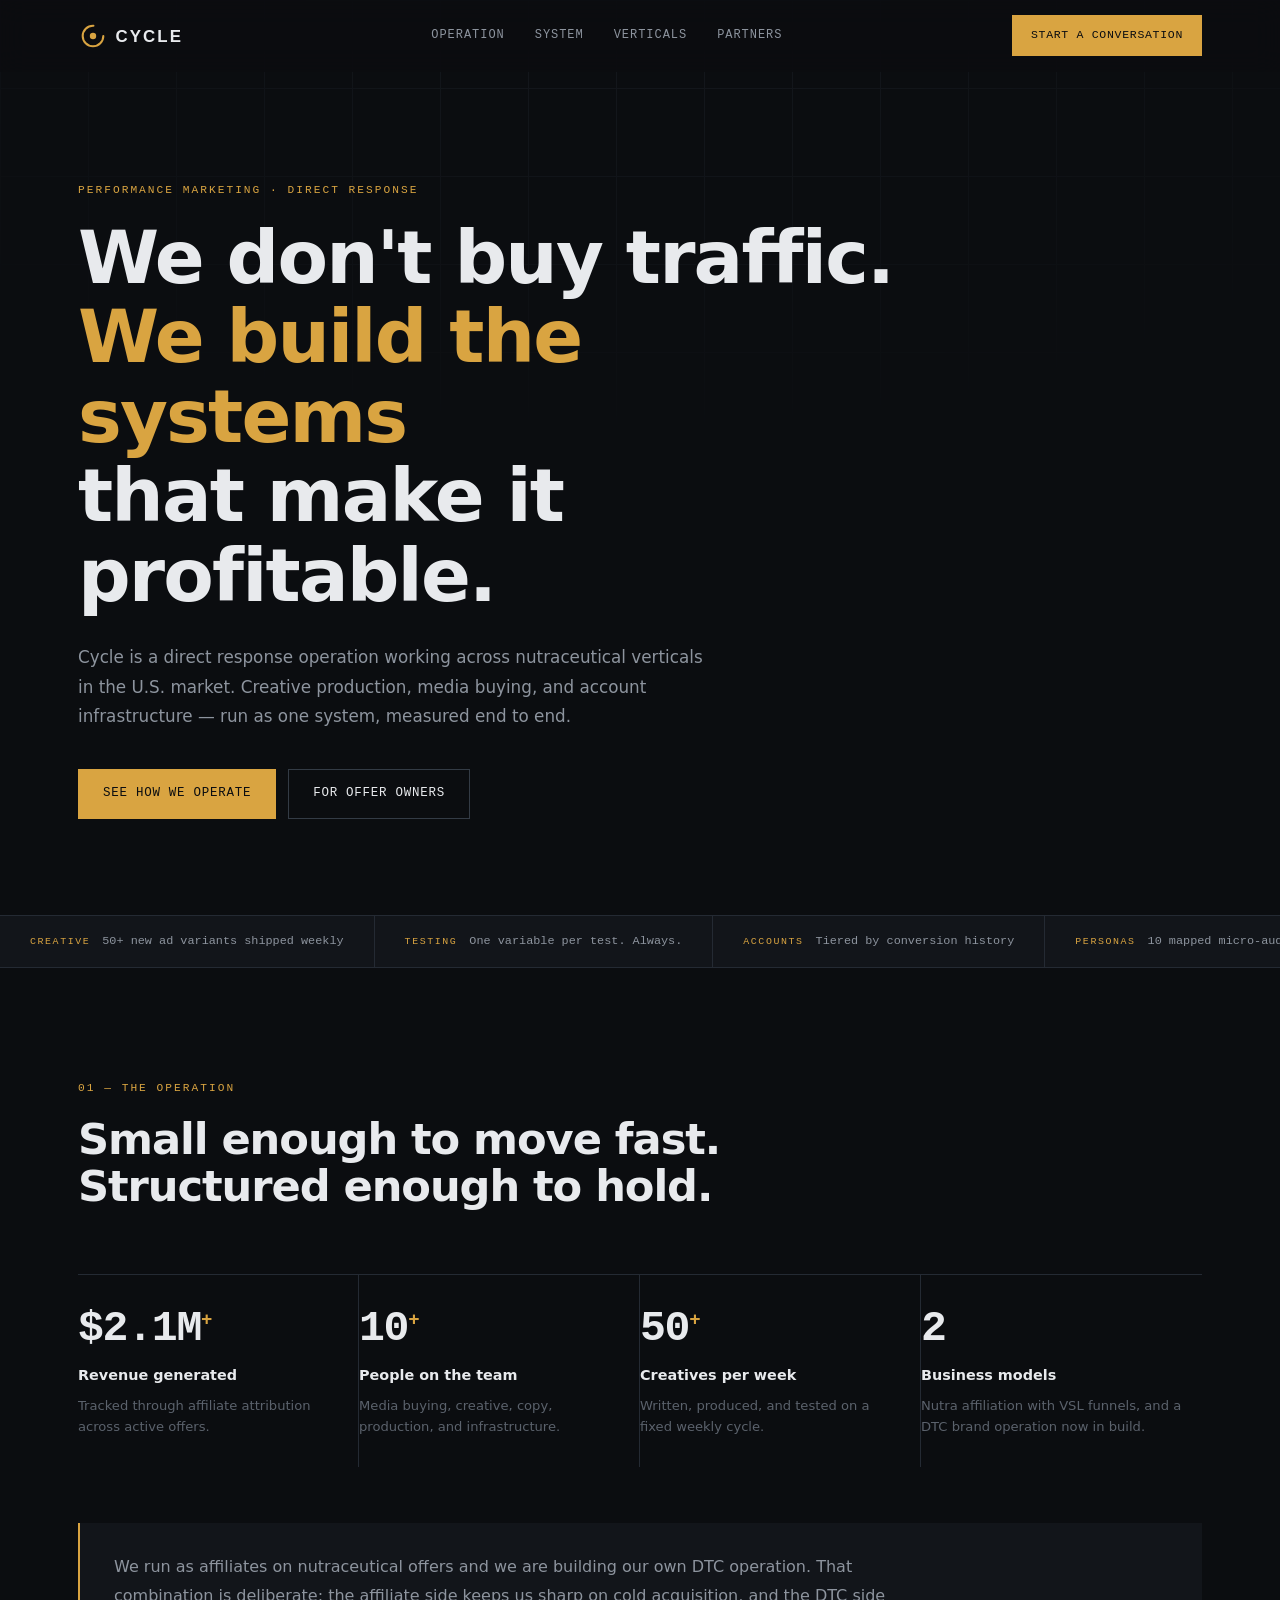
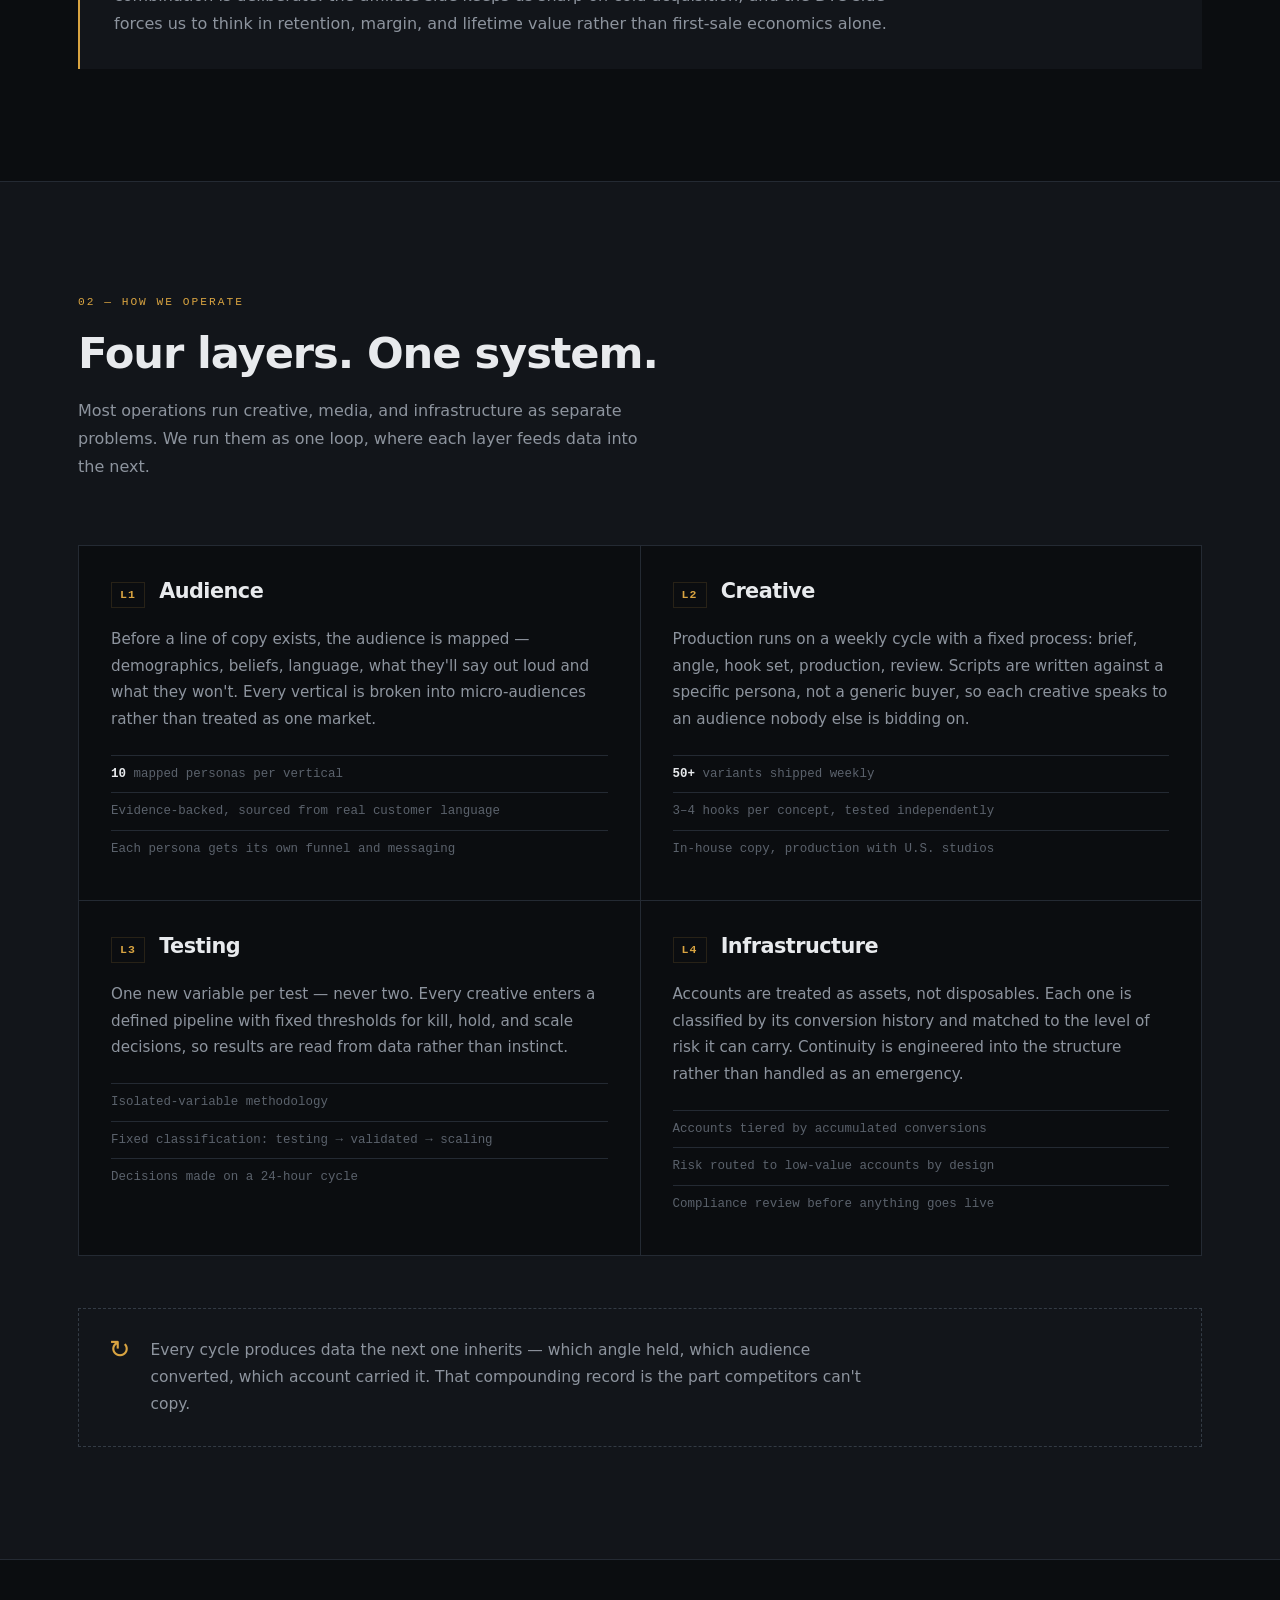
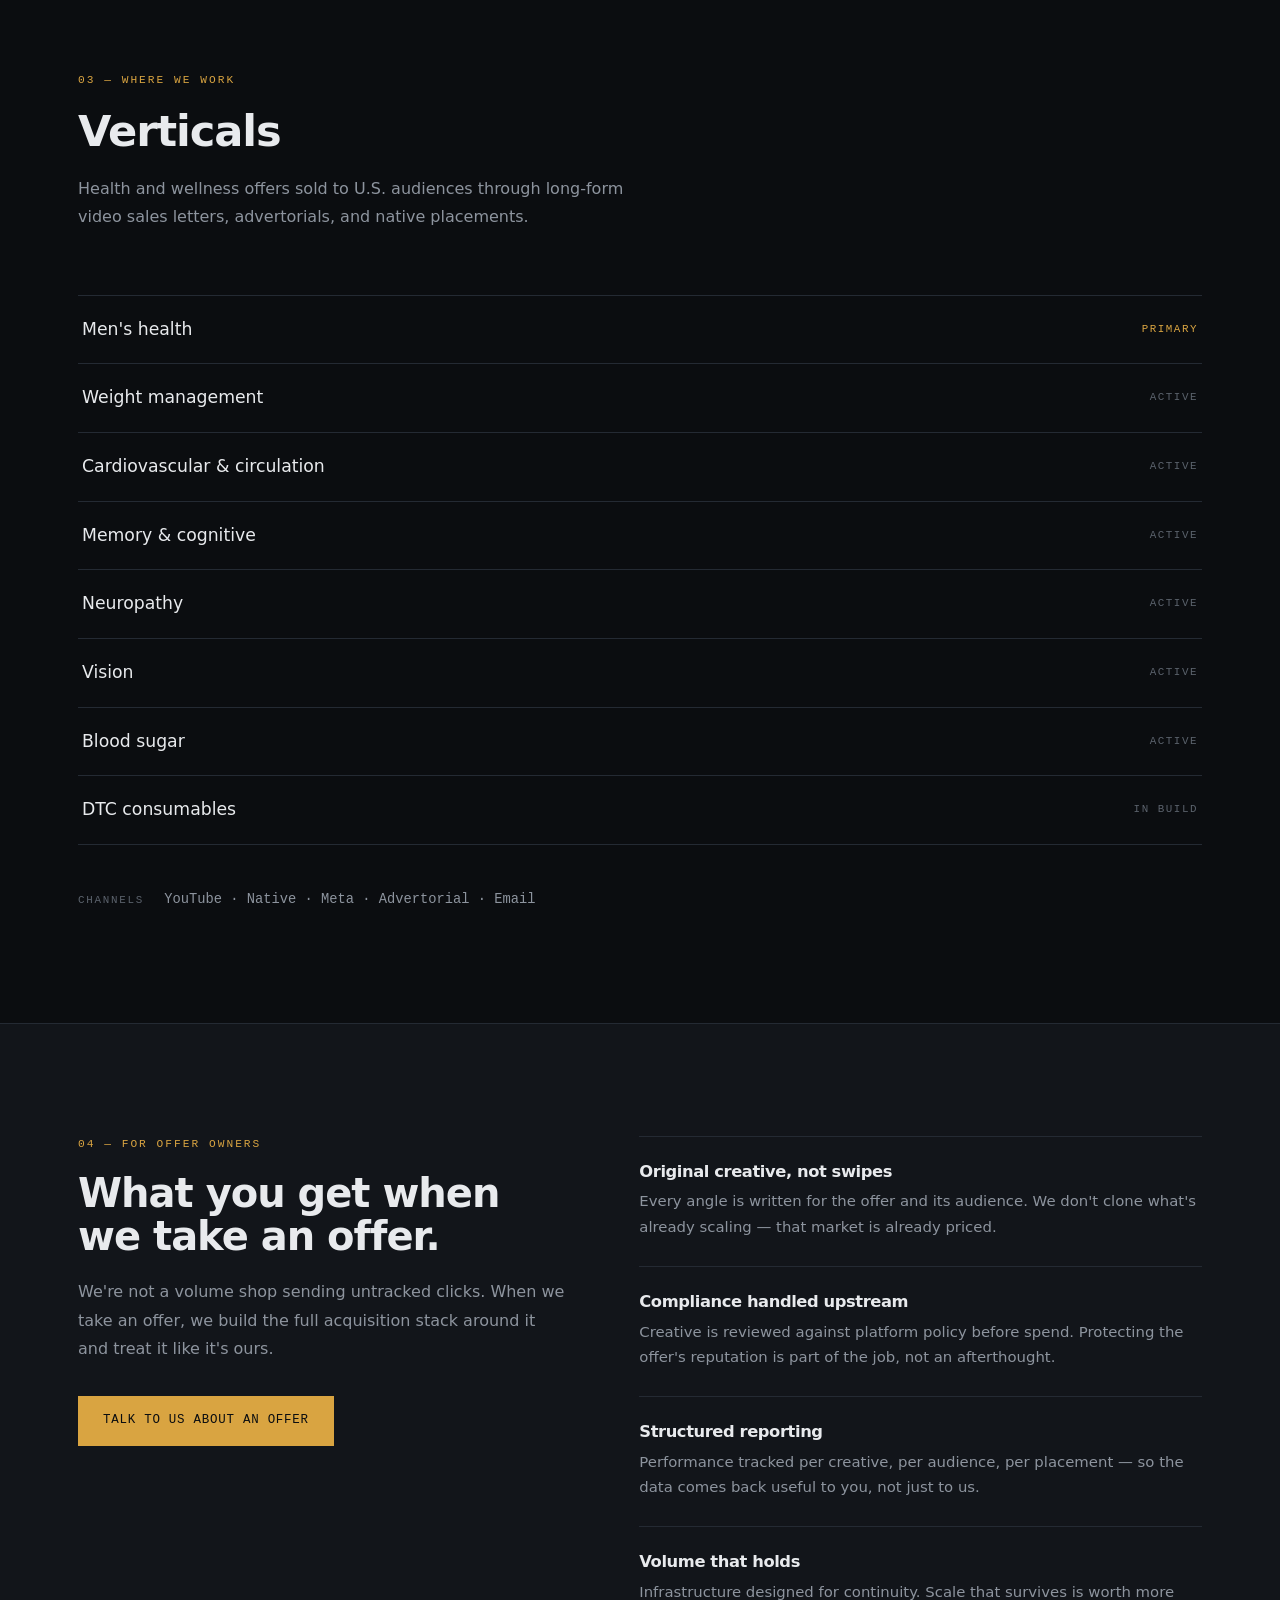
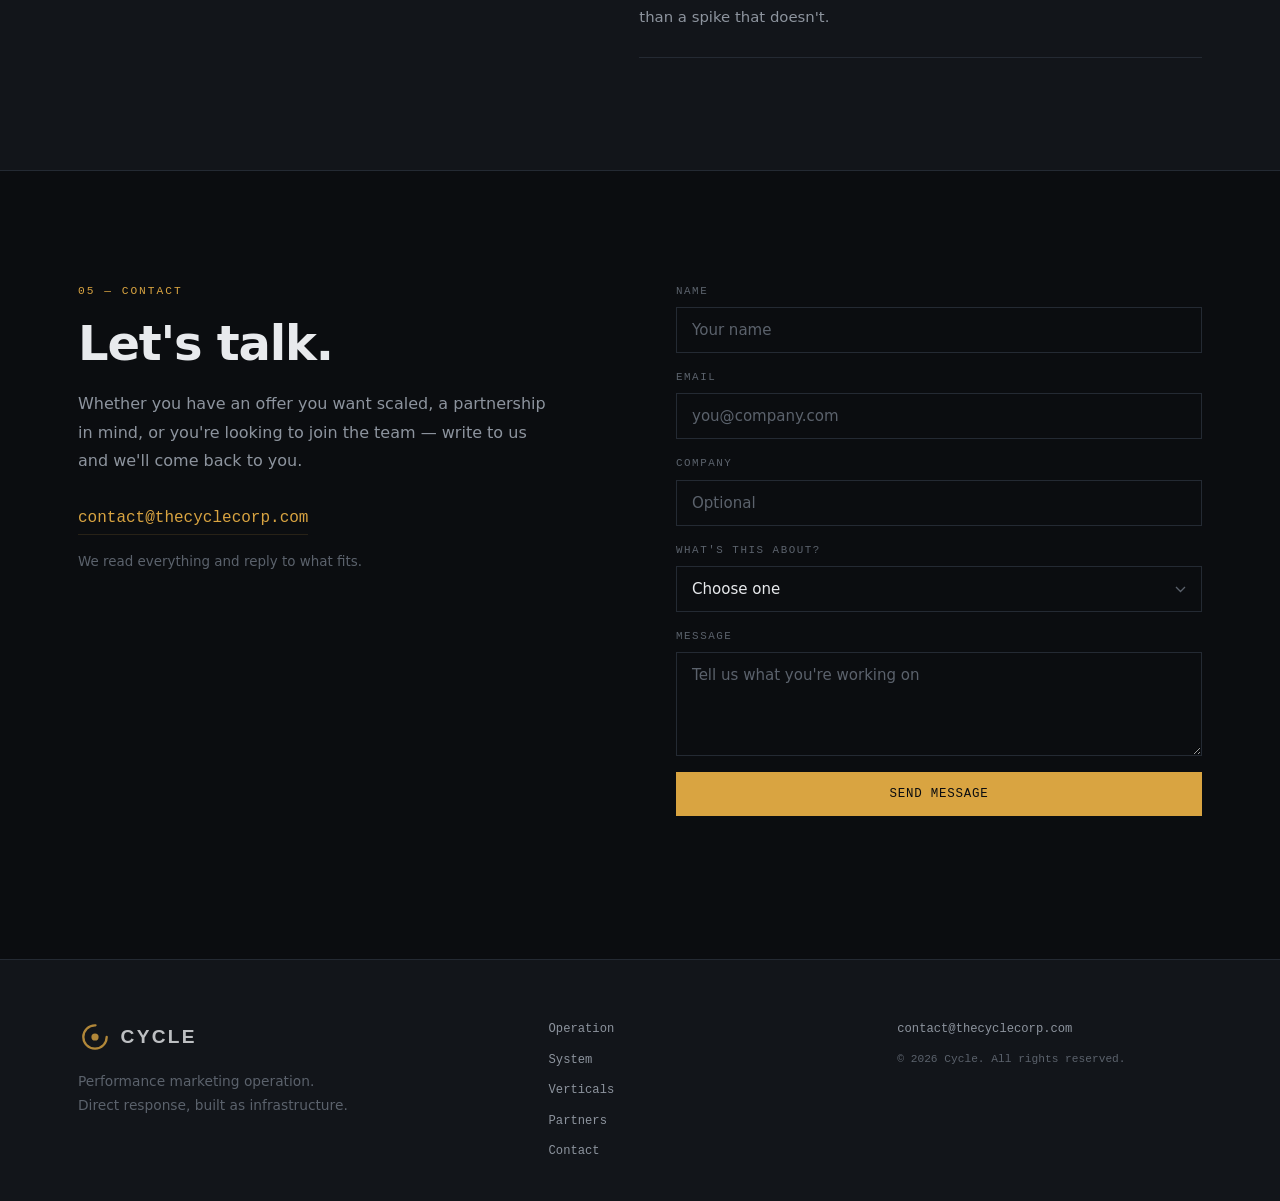
==== commit 853c9ca4: "Update index.html" ====
--- a/index.html
+++ b/index.html
@@ -5,18 +5,385 @@
 <meta name="viewport" content="width=device-width, initial-scale=1.0">
 <title>Cycle — Performance Marketing Infrastructure</title>
 <meta name="description" content="Cycle is a performance marketing operation built on direct response. Nutraceutical affiliation at scale, systematic creative testing, and account infrastructure engineered for continuity.">
-<link rel="icon" type="image/png" href="assets/logo.png">
+<link rel="icon" href="data:image/svg+xml,%3Csvg xmlns='http://www.w3.org/2000/svg' viewBox='0 0 32 32'%3E%3Ccircle cx='16' cy='16' r='11' stroke='%23D9A441' stroke-width='3' fill='none' stroke-dasharray='52 17'/%3E%3Ccircle cx='16' cy='16' r='4' fill='%23D9A441'/%3E%3C/svg%3E">
 <link rel="preconnect" href="https://fonts.googleapis.com">
 <link rel="preconnect" href="https://fonts.gstatic.com" crossorigin>
 <link href="https://fonts.googleapis.com/css2?family=Archivo:wght@400;500;600;700;800&family=JetBrains+Mono:wght@400;500;600&display=swap" rel="stylesheet">
-<link rel="stylesheet" href="styles.css">
+<style>
+/* ════════════════════════════════════════════
+   CYCLE — instrumentation, not decoration
+   ════════════════════════════════════════════ */
+
+*,*::before,*::after{margin:0;padding:0;box-sizing:border-box}
+
+:root{
+  /* cold, restrained, instrument-panel */
+  --ink:#0B0D10;          /* near-black, blue-cast */
+  --ink-2:#12151A;        /* raised surface */
+  --ink-3:#1A1F26;        /* card */
+  --line:#242A33;         /* hairline */
+  --line-2:#333B45;
+  --paper:#E8EAED;        /* primary text */
+  --paper-2:#8D949E;      /* secondary text */
+  --paper-3:#5B626C;      /* tertiary / captions */
+  --signal:#D9A441;       /* amber — the single accent */
+  --signal-dim:rgba(217,164,65,.14);
+
+  --wrap:1180px;
+  --nav-h:72px;
+
+  --display:'Archivo',system-ui,sans-serif;
+  --mono:'JetBrains Mono',ui-monospace,monospace;
+}
+
+html{scroll-behavior:smooth;scroll-padding-top:calc(var(--nav-h) + 24px)}
+
+body{
+  font-family:var(--display);
+  background:var(--ink);
+  color:var(--paper);
+  line-height:1.6;
+  -webkit-font-smoothing:antialiased;
+  overflow-x:hidden;
+}
+
+a{color:inherit;text-decoration:none}
+img{max-width:100%;height:auto;display:block}
+ul{list-style:none}
+
+.wrap{max-width:var(--wrap);margin:0 auto;padding:0 28px}
+
+/* ── type utilities ─────────────────────── */
+.eyebrow{
+  font-family:var(--mono);
+  font-size:.7rem;
+  font-weight:500;
+  letter-spacing:.18em;
+  text-transform:uppercase;
+  color:var(--signal);
+  margin-bottom:18px;
+}
+
+h1,h2,h3,h4{letter-spacing:-.025em;line-height:1.08;font-weight:700}
+
+/* ── buttons ────────────────────────────── */
+.btn{
+  display:inline-flex;align-items:center;justify-content:center;
+  font-family:var(--mono);
+  font-size:.78rem;font-weight:500;
+  letter-spacing:.06em;text-transform:uppercase;
+  padding:14px 24px;
+  border:1px solid transparent;
+  cursor:pointer;
+  transition:background .18s ease,border-color .18s ease,color .18s ease;
+}
+.btn-solid{background:var(--signal);color:var(--ink);border-color:var(--signal)}
+.btn-solid:hover{background:#E8B858;border-color:#E8B858}
+.btn-ghost{background:transparent;color:var(--paper);border-color:var(--line-2)}
+.btn-ghost:hover{border-color:var(--signal);color:var(--signal)}
+.btn-block{width:100%}
+
+/* ── nav ────────────────────────────────── */
+.nav{
+  position:fixed;top:0;left:0;right:0;height:var(--nav-h);z-index:900;
+  background:rgba(11,13,16,.82);
+  backdrop-filter:blur(14px);-webkit-backdrop-filter:blur(14px);
+  border-bottom:1px solid transparent;
+  transition:border-color .3s ease,background .3s ease;
+}
+.nav.stuck{border-bottom-color:var(--line);background:rgba(11,13,16,.95)}
+.nav-inner{display:flex;align-items:center;justify-content:space-between;height:100%}
+.nav-logo{display:flex;align-items:center}
+.logo-mark{height:30px;width:auto;display:block}
+.nav-links{display:flex;gap:30px}
+.nav-links a{
+  font-family:var(--mono);font-size:.75rem;letter-spacing:.08em;
+  text-transform:uppercase;color:var(--paper-2);
+  padding:6px 0;position:relative;transition:color .2s ease;
+}
+.nav-links a::after{
+  content:'';position:absolute;left:0;bottom:0;height:1px;width:0;
+  background:var(--signal);transition:width .25s ease;
+}
+.nav-links a:hover{color:var(--paper)}
+.nav-links a:hover::after{width:100%}
+.nav-cta{padding:10px 18px;font-size:.72rem}
+.burger{display:none;flex-direction:column;gap:6px;background:none;border:0;cursor:pointer;padding:8px}
+.burger span{display:block;width:22px;height:1.5px;background:var(--paper);transition:.25s}
+.burger.open span:nth-child(1){transform:translateY(3.75px) rotate(45deg)}
+.burger.open span:nth-child(2){transform:translateY(-3.75px) rotate(-45deg)}
+
+/* ── hero ───────────────────────────────── */
+.hero{
+  padding:calc(var(--nav-h) + 110px) 0 0;
+  position:relative;
+  border-bottom:1px solid var(--line);
+}
+.hero::before{
+  /* faint grid — instrument panel texture */
+  content:'';position:absolute;inset:0;pointer-events:none;
+  background-image:
+    linear-gradient(var(--line) 1px,transparent 1px),
+    linear-gradient(90deg,var(--line) 1px,transparent 1px);
+  background-size:88px 88px;
+  opacity:.32;
+  mask-image:radial-gradient(ellipse 90% 60% at 50% 0%,#000 20%,transparent 78%);
+  -webkit-mask-image:radial-gradient(ellipse 90% 60% at 50% 0%,#000 20%,transparent 78%);
+}
+.hero .wrap{position:relative;z-index:2;padding-bottom:96px}
+
+.hero-h1{
+  font-size:clamp(2.4rem,6.2vw,4.6rem);
+  font-weight:800;
+  margin-bottom:28px;
+  max-width:16ch;
+}
+.hero-h1 em{font-style:normal;color:var(--signal)}
+
+.hero-lede{
+  font-size:1.05rem;color:var(--paper-2);
+  max-width:60ch;line-height:1.75;margin-bottom:38px;
+}
+.hero-actions{display:flex;gap:12px;flex-wrap:wrap}
+
+/* signature: feed strip */
+.feed{
+  border-top:1px solid var(--line);
+  background:var(--ink-2);
+  overflow:hidden;
+  padding:0;
+}
+.feed-track{
+  display:flex;width:max-content;
+  animation:scroll 46s linear infinite;
+}
+.fd{
+  display:flex;align-items:center;gap:12px;
+  font-family:var(--mono);font-size:.74rem;
+  color:var(--paper-2);white-space:nowrap;
+  padding:16px 30px;
+  border-right:1px solid var(--line);
+}
+.fd i{
+  font-style:normal;font-size:.62rem;letter-spacing:.16em;
+  color:var(--signal);
+}
+@keyframes scroll{from{transform:translateX(0)}to{transform:translateX(-50%)}}
+
+/* ── sections ───────────────────────────── */
+.section{padding:112px 0;border-bottom:1px solid var(--line)}
+.section-alt{background:var(--ink-2)}
+
+.sec-head{max-width:64ch;margin-bottom:64px}
+.sec-head h2{font-size:clamp(1.7rem,3.6vw,2.7rem);margin-bottom:20px}
+.sec-lede{color:var(--paper-2);font-size:1rem;line-height:1.75;max-width:58ch}
+
+/* ── metrics ────────────────────────────── */
+.metrics{
+  display:grid;grid-template-columns:repeat(4,1fr);
+  border-top:1px solid var(--line);
+}
+.metric{
+  padding:32px 26px 30px 0;
+  border-right:1px solid var(--line);
+}
+.metric:last-child{border-right:0;padding-right:0}
+.m-val{
+  display:block;font-family:var(--mono);
+  font-size:clamp(1.9rem,3.4vw,2.7rem);font-weight:600;
+  color:var(--paper);letter-spacing:-.03em;line-height:1;margin-bottom:14px;
+}
+.m-val sup{font-size:.44em;color:var(--signal);top:-.7em}
+.m-key{
+  display:block;font-size:.9rem;font-weight:600;
+  color:var(--paper);margin-bottom:8px;
+}
+.m-note{display:block;font-size:.82rem;color:var(--paper-3);line-height:1.6}
+
+.stance{
+  margin-top:56px;padding:30px 34px;
+  border-left:2px solid var(--signal);
+  background:var(--ink-2);
+}
+.stance p{color:var(--paper-2);font-size:1rem;line-height:1.8;max-width:78ch}
+
+/* ── layers (signature section) ─────────── */
+.layers{
+  display:grid;grid-template-columns:repeat(2,1fr);
+  gap:1px;background:var(--line);
+  border:1px solid var(--line);
+}
+.layer{
+  background:var(--ink);
+  padding:34px 32px 32px;
+  transition:background .25s ease;
+}
+.layer:hover{background:var(--ink-3)}
+.layer-top{display:flex;align-items:baseline;gap:14px;margin-bottom:18px}
+.layer-id{
+  font-family:var(--mono);font-size:.72rem;font-weight:600;
+  letter-spacing:.1em;color:var(--signal);
+  border:1px solid var(--signal-dim);padding:3px 8px;
+}
+.layer-top h3{font-size:1.3rem}
+.layer-body{color:var(--paper-2);font-size:.95rem;line-height:1.75;margin-bottom:22px}
+.layer-facts li{
+  font-family:var(--mono);font-size:.78rem;color:var(--paper-3);
+  padding:9px 0;border-top:1px solid var(--line);line-height:1.5;
+}
+.layer-facts li b{color:var(--paper);font-weight:600}
+
+.loop-note{
+  display:flex;gap:20px;align-items:flex-start;
+  margin-top:52px;padding:28px 30px;
+  border:1px dashed var(--line-2);
+}
+.loop-mark{font-size:1.6rem;color:var(--signal);line-height:1}
+.loop-note p{color:var(--paper-2);font-size:.97rem;line-height:1.75;max-width:72ch}
+
+/* ── verticals ──────────────────────────── */
+.verts{border-top:1px solid var(--line)}
+.verts li{
+  display:flex;align-items:center;justify-content:space-between;
+  padding:20px 4px;border-bottom:1px solid var(--line);
+  transition:padding-left .22s ease,color .22s ease;
+}
+.verts li:hover{padding-left:14px}
+.verts li span{font-size:1.08rem;font-weight:500}
+.verts li i{
+  font-style:normal;font-family:var(--mono);
+  font-size:.68rem;letter-spacing:.14em;text-transform:uppercase;
+  color:var(--paper-3);
+}
+.verts li:first-child i{color:var(--signal)}
+
+.channels{margin-top:44px;display:flex;gap:20px;align-items:baseline;flex-wrap:wrap}
+.channels-label{
+  font-family:var(--mono);font-size:.68rem;letter-spacing:.16em;
+  text-transform:uppercase;color:var(--paper-3);
+}
+.channels-list{font-family:var(--mono);font-size:.86rem;color:var(--paper-2)}
+
+/* ── partners ───────────────────────────── */
+.partners-grid{display:grid;grid-template-columns:1fr 1.15fr;gap:72px;align-items:start}
+.partners-h2{font-size:clamp(1.7rem,3.4vw,2.5rem);margin-bottom:20px}
+.partners-lede{color:var(--paper-2);line-height:1.78;margin-bottom:32px}
+.promises{border-top:1px solid var(--line)}
+.promises li{padding:26px 0;border-bottom:1px solid var(--line)}
+.promises h4{font-size:1.02rem;margin-bottom:9px}
+.promises p{color:var(--paper-2);font-size:.93rem;line-height:1.7}
+
+/* ── contact ────────────────────────────── */
+.contact-grid{display:grid;grid-template-columns:1fr 1fr;gap:72px;align-items:start}
+.contact-h2{font-size:clamp(1.9rem,4vw,3rem);margin-bottom:20px}
+.contact-lede{color:var(--paper-2);line-height:1.78;margin-bottom:28px;max-width:46ch}
+.mail{
+  display:inline-block;font-family:var(--mono);font-size:1rem;
+  color:var(--signal);border-bottom:1px solid var(--signal-dim);
+  padding-bottom:3px;transition:border-color .2s ease;
+}
+.mail:hover{border-bottom-color:var(--signal)}
+.contact-fine{margin-top:16px;font-size:.84rem;color:var(--paper-3)}
+
+.form{display:flex;flex-direction:column;gap:16px}
+.field{display:flex;flex-direction:column;gap:7px}
+.field span{
+  font-family:var(--mono);font-size:.68rem;letter-spacing:.14em;
+  text-transform:uppercase;color:var(--paper-3);
+}
+.field input,.field select,.field textarea{
+  width:100%;padding:13px 15px;
+  background:var(--ink);
+  border:1px solid var(--line);
+  color:var(--paper);
+  font-family:var(--display);font-size:.94rem;
+  outline:none;transition:border-color .2s ease;
+}
+.section-alt .field input,.section-alt .field select,.section-alt .field textarea{background:var(--ink-2)}
+.field input::placeholder,.field textarea::placeholder{color:var(--paper-3)}
+.field input:focus,.field select:focus,.field textarea:focus{border-color:var(--signal)}
+.field select{appearance:none;-webkit-appearance:none;cursor:pointer;
+  background-image:url("data:image/svg+xml,%3Csvg width='11' height='7' viewBox='0 0 11 7' fill='none' xmlns='http://www.w3.org/2000/svg'%3E%3Cpath d='M1 1l4.5 4.5L10 1' stroke='%235B626C' stroke-width='1.3'/%3E%3C/svg%3E");
+  background-repeat:no-repeat;background-position:right 15px center;
+}
+.field select option{background:var(--ink-2);color:var(--paper)}
+.field textarea{resize:vertical;min-height:104px}
+.form-status{font-family:var(--mono);font-size:.78rem;color:var(--signal);min-height:1.2em}
+
+/* ── footer ─────────────────────────────── */
+.foot{padding:60px 0 40px;background:var(--ink-2)}
+.foot-inner{display:grid;grid-template-columns:1.4fr 1fr 1fr;gap:44px;align-items:start}
+.logo-foot{height:34px;margin-bottom:16px;opacity:.8}
+.foot-brand p{font-size:.86rem;color:var(--paper-3);line-height:1.7}
+.foot-nav{display:flex;flex-direction:column;gap:11px}
+.foot-nav a{font-family:var(--mono);font-size:.76rem;color:var(--paper-2);transition:color .2s}
+.foot-nav a:hover{color:var(--signal)}
+.foot-meta{display:flex;flex-direction:column;gap:11px;align-items:flex-start}
+.foot-meta a{font-family:var(--mono);font-size:.76rem;color:var(--paper-2)}
+.foot-meta a:hover{color:var(--signal)}
+.foot-meta span{font-family:var(--mono);font-size:.7rem;color:var(--paper-3)}
+
+/* ── reveal ─────────────────────────────── */
+.rv{opacity:0;transform:translateY(18px);transition:opacity .55s ease,transform .55s ease}
+.rv.in{opacity:1;transform:none}
+
+@media (prefers-reduced-motion:reduce){
+  .rv{opacity:1;transform:none;transition:none}
+  .feed-track{animation:none}
+  html{scroll-behavior:auto}
+}
+
+/* ── responsive ─────────────────────────── */
+@media (max-width:940px){
+  .nav-links{
+    display:none;position:fixed;top:var(--nav-h);left:0;right:0;
+    flex-direction:column;gap:0;
+    background:var(--ink-2);border-bottom:1px solid var(--line);
+    padding:8px 28px 20px;
+  }
+  .nav-links.open{display:flex}
+  .nav-links a{padding:14px 0;border-bottom:1px solid var(--line)}
+  .nav-cta{display:none}
+  .burger{display:flex}
+
+  .metrics{grid-template-columns:repeat(2,1fr)}
+  .metric{border-bottom:1px solid var(--line);padding-right:22px}
+  .metric:nth-child(2n){border-right:0;padding-right:0}
+  .layers{grid-template-columns:1fr}
+  .partners-grid,.contact-grid{grid-template-columns:1fr;gap:48px}
+  .foot-inner{grid-template-columns:1fr;gap:32px}
+}
+
+@media (max-width:560px){
+  .wrap{padding:0 20px}
+  .section{padding:76px 0}
+  .hero{padding-top:calc(var(--nav-h) + 68px)}
+  .hero .wrap{padding-bottom:64px}
+  .metrics{grid-template-columns:1fr}
+  .metric{border-right:0;padding-right:0}
+  .stance{padding:24px 22px}
+  .layer{padding:26px 22px}
+  .loop-note{flex-direction:column;gap:12px;padding:22px}
+}
+
+/* focus visibility */
+a:focus-visible,button:focus-visible,input:focus-visible,
+select:focus-visible,textarea:focus-visible{
+  outline:2px solid var(--signal);outline-offset:2px;
+}
+
+</style>
 </head>
 <body>
 
 <!-- ══ NAV ══ -->
 <nav class="nav" id="nav">
   <div class="wrap nav-inner">
-    <a href="#top" class="nav-logo"><img src="assets/logo.png" alt="Cycle"></a>
+    <a href="#top" class="nav-logo"><svg class="logo-mark" viewBox="0 0 132 32" fill="none" xmlns="http://www.w3.org/2000/svg" role="img" aria-label="Cycle">
+  <circle cx="16" cy="16" r="11" stroke="#D9A441" stroke-width="2.2" stroke-dasharray="52 17" stroke-linecap="round"/>
+  <circle cx="16" cy="16" r="3.4" fill="#D9A441"/>
+  <text x="40" y="22" font-family="Archivo, sans-serif" font-size="18" font-weight="800" letter-spacing="2.2" fill="#E8EAED">CYCLE</text>
+</svg></a>
     <div class="nav-links" id="navLinks">
       <a href="#operation">Operation</a>
       <a href="#system">System</a>
@@ -318,7 +685,11 @@
 <footer class="foot">
   <div class="wrap foot-inner">
     <div class="foot-brand">
-      <img src="assets/logo.png" alt="Cycle">
+      <svg class="logo-mark logo-foot" viewBox="0 0 132 32" fill="none" xmlns="http://www.w3.org/2000/svg" role="img" aria-label="Cycle">
+  <circle cx="16" cy="16" r="11" stroke="#D9A441" stroke-width="2.2" stroke-dasharray="52 17" stroke-linecap="round"/>
+  <circle cx="16" cy="16" r="3.4" fill="#D9A441"/>
+  <text x="40" y="22" font-family="Archivo, sans-serif" font-size="18" font-weight="800" letter-spacing="2.2" fill="#E8EAED">CYCLE</text>
+</svg>
       <p>Performance marketing operation.<br>Direct response, built as infrastructure.</p>
     </div>
     <nav class="foot-nav">
@@ -335,6 +706,93 @@
   </div>
 </footer>
 
-<script src="script.js"></script>
+<script>
+/* ── nav state on scroll ─────────────────── */
+const nav = document.getElementById('nav');
+const onScroll = () => nav.classList.toggle('stuck', window.scrollY > 20);
+onScroll();
+window.addEventListener('scroll', onScroll, { passive: true });
+
+/* ── mobile menu ─────────────────────────── */
+const burger = document.getElementById('burger');
+const navLinks = document.getElementById('navLinks');
+burger.addEventListener('click', () => {
+  burger.classList.toggle('open');
+  navLinks.classList.toggle('open');
+});
+navLinks.querySelectorAll('a').forEach(a =>
+  a.addEventListener('click', () => {
+    burger.classList.remove('open');
+    navLinks.classList.remove('open');
+  })
+);
+
+/* ── scroll reveal ───────────────────────── */
+const reveal = new IntersectionObserver(
+  entries => entries.forEach(e => {
+    if (e.isIntersecting) {
+      e.target.classList.add('in');
+      reveal.unobserve(e.target);
+    }
+  }),
+  { threshold: 0.12, rootMargin: '0px 0px -40px 0px' }
+);
+
+document.querySelectorAll(
+  '.sec-head, .metric, .stance, .layer, .loop-note, .verts li, .channels, .promises li, .partners-grid > div, .contact-grid > *'
+).forEach((el, i) => {
+  el.classList.add('rv');
+  el.style.transitionDelay = `${Math.min(i % 6, 5) * 60}ms`;
+  reveal.observe(el);
+});
+
+/* ── contact form ─────────────────────────
+   Real submission via Formspree.
+   Replace REPLACE_ID in index.html with your form ID
+   (free at formspree.io). Until then it fails loudly
+   rather than pretending to send.
+   ──────────────────────────────────────── */
+const form = document.getElementById('form');
+const status = document.getElementById('formStatus');
+
+form.addEventListener('submit', async e => {
+  e.preventDefault();
+  const btn = form.querySelector('button[type="submit"]');
+  const original = btn.textContent;
+
+  if (form.action.includes('REPLACE_ID')) {
+    status.textContent = 'Form endpoint not configured yet.';
+    return;
+  }
+
+  btn.disabled = true;
+  btn.textContent = 'Sending…';
+  status.textContent = '';
+
+  try {
+    const res = await fetch(form.action, {
+      method: 'POST',
+      body: new FormData(form),
+      headers: { Accept: 'application/json' }
+    });
+    if (res.ok) {
+      form.reset();
+      status.textContent = 'Message sent. We\'ll be in touch.';
+    } else {
+      status.textContent = 'Something went wrong. Email us directly instead.';
+    }
+  } catch {
+    status.textContent = 'Connection failed. Email us directly instead.';
+  } finally {
+    btn.disabled = false;
+    btn.textContent = original;
+  }
+});
+
+/* ── year ─────────────────────────────────── */
+const y = document.getElementById('year');
+if (y) y.textContent = `© ${new Date().getFullYear()} Cycle. All rights reserved.`;
+
+</script>
 </body>
 </html>
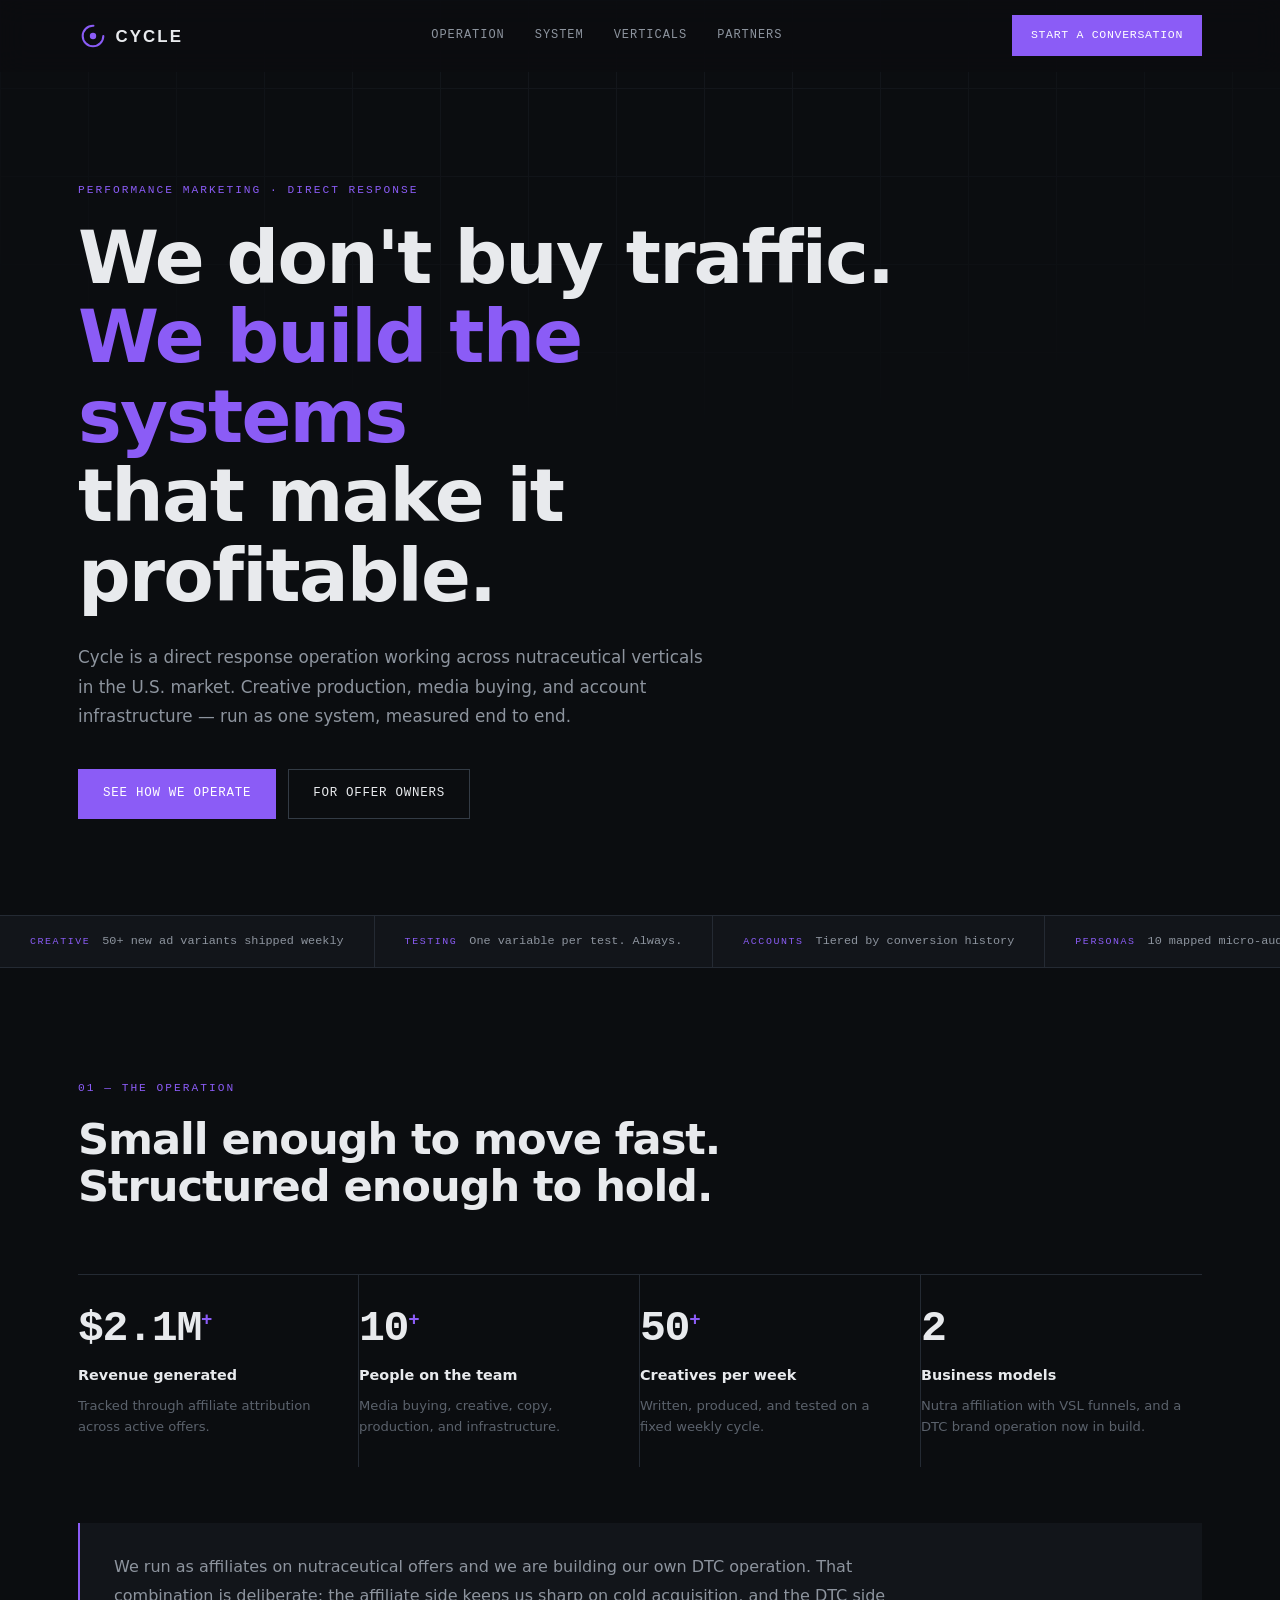
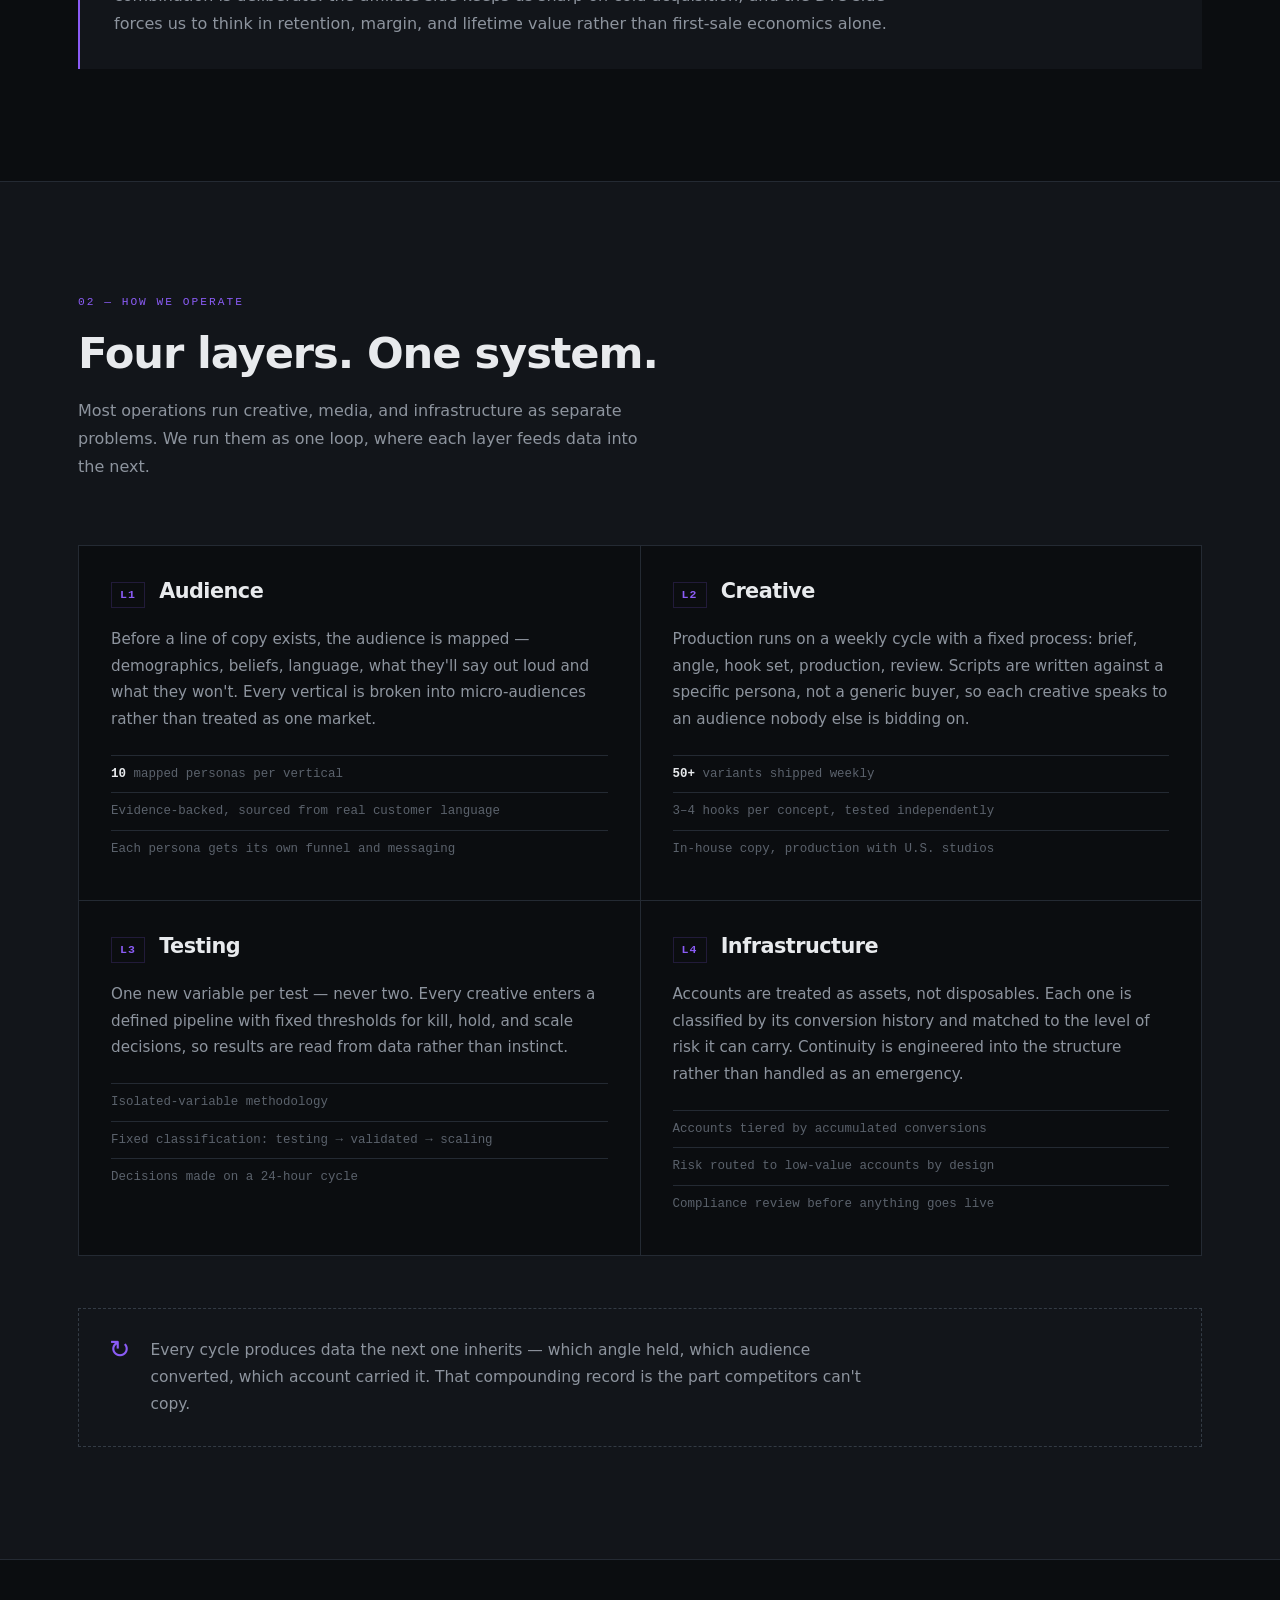
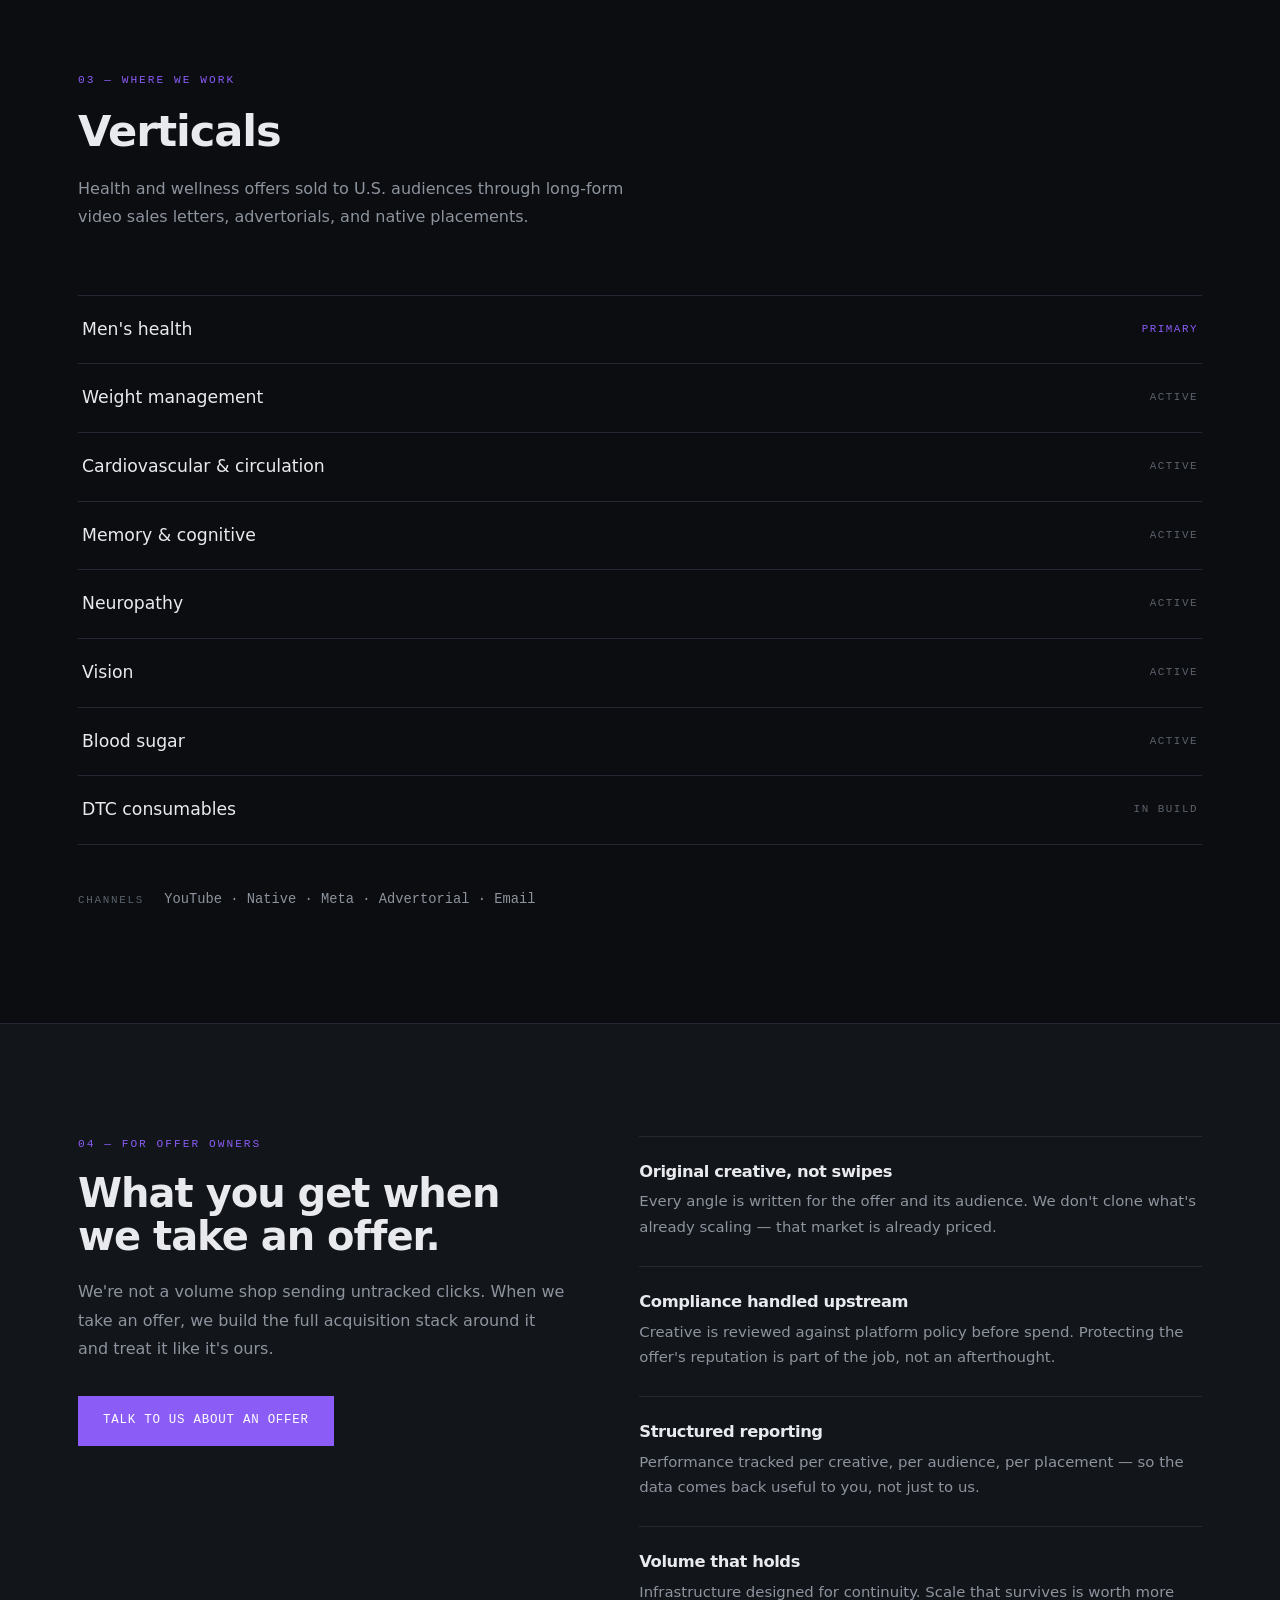
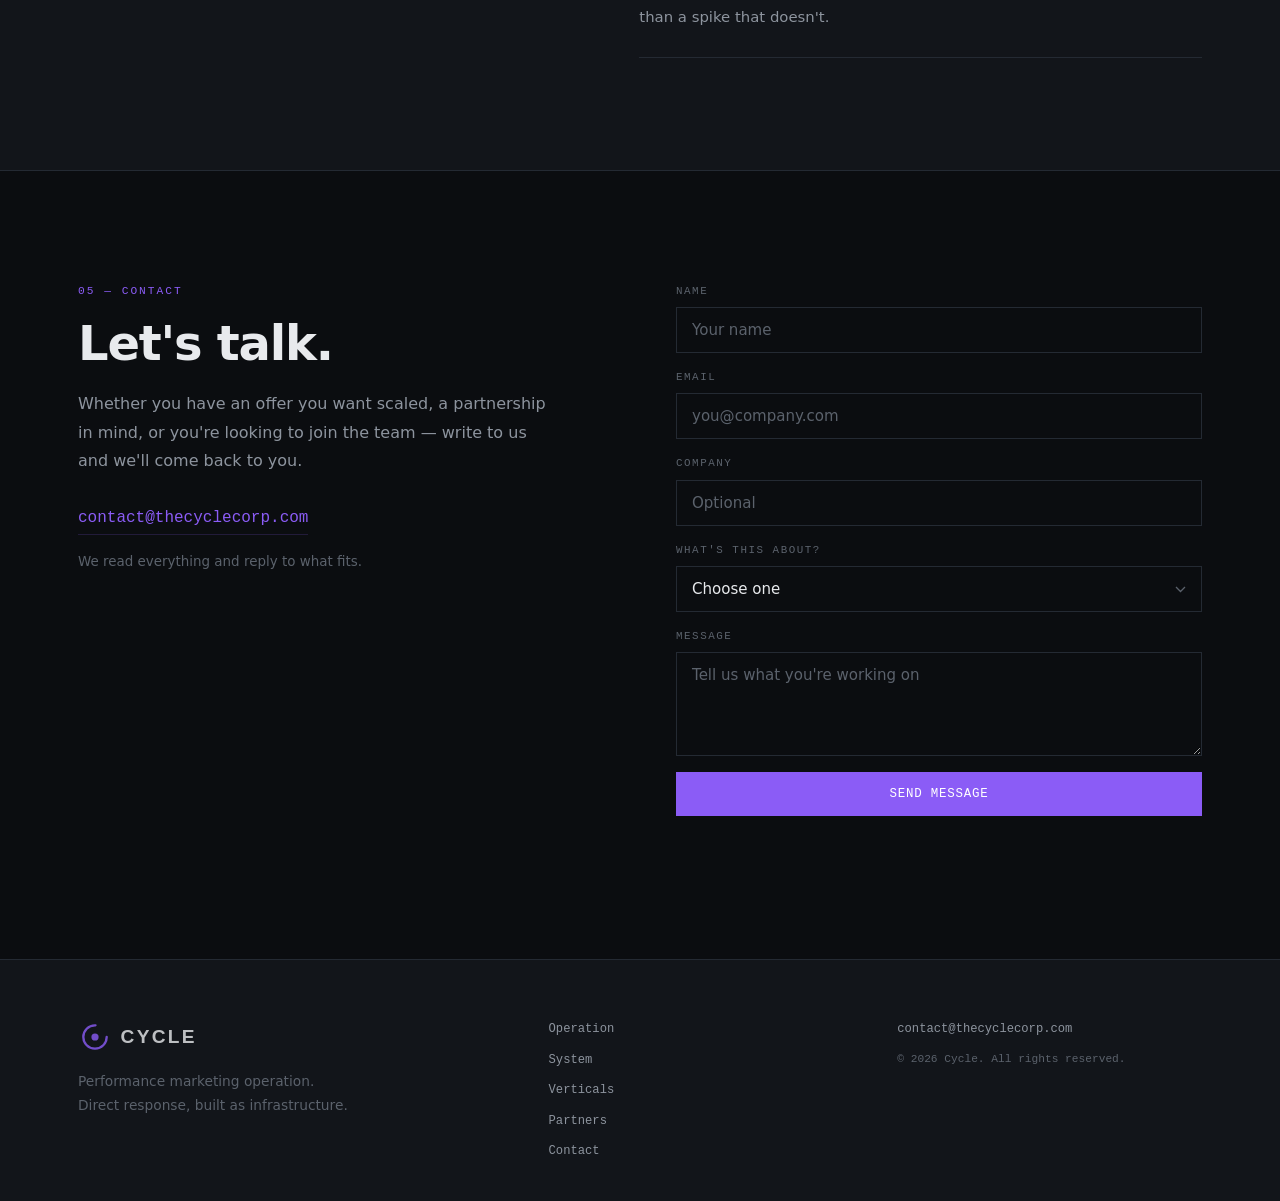
==== commit d681de74: "Update index.html" ====
--- a/index.html
+++ b/index.html
@@ -5,7 +5,7 @@
 <meta name="viewport" content="width=device-width, initial-scale=1.0">
 <title>Cycle — Performance Marketing Infrastructure</title>
 <meta name="description" content="Cycle is a performance marketing operation built on direct response. Nutraceutical affiliation at scale, systematic creative testing, and account infrastructure engineered for continuity.">
-<link rel="icon" href="data:image/svg+xml,%3Csvg xmlns='http://www.w3.org/2000/svg' viewBox='0 0 32 32'%3E%3Ccircle cx='16' cy='16' r='11' stroke='%23D9A441' stroke-width='3' fill='none' stroke-dasharray='52 17'/%3E%3Ccircle cx='16' cy='16' r='4' fill='%23D9A441'/%3E%3C/svg%3E">
+<link rel="icon" href="data:image/svg+xml,%3Csvg xmlns='http://www.w3.org/2000/svg' viewBox='0 0 32 32'%3E%3Ccircle cx='16' cy='16' r='11' stroke='%238B5CF6' stroke-width='3' fill='none' stroke-dasharray='52 17'/%3E%3Ccircle cx='16' cy='16' r='4' fill='%238B5CF6'/%3E%3C/svg%3E">
 <link rel="preconnect" href="https://fonts.googleapis.com">
 <link rel="preconnect" href="https://fonts.gstatic.com" crossorigin>
 <link href="https://fonts.googleapis.com/css2?family=Archivo:wght@400;500;600;700;800&family=JetBrains+Mono:wght@400;500;600&display=swap" rel="stylesheet">
@@ -26,8 +26,8 @@
   --paper:#E8EAED;        /* primary text */
   --paper-2:#8D949E;      /* secondary text */
   --paper-3:#5B626C;      /* tertiary / captions */
-  --signal:#D9A441;       /* amber — the single accent */
-  --signal-dim:rgba(217,164,65,.14);
+  --signal:#8B5CF6;       /* amber — the single accent */
+  --signal-dim:rgba(139,92,246,.18);
 
   --wrap:1180px;
   --nav-h:72px;
@@ -77,8 +77,8 @@
   cursor:pointer;
   transition:background .18s ease,border-color .18s ease,color .18s ease;
 }
-.btn-solid{background:var(--signal);color:var(--ink);border-color:var(--signal)}
-.btn-solid:hover{background:#E8B858;border-color:#E8B858}
+.btn-solid{background:var(--signal);color:#fff;border-color:var(--signal)}
+.btn-solid:hover{background:#A78BFA;border-color:#A78BFA}
 .btn-ghost{background:transparent;color:var(--paper);border-color:var(--line-2)}
 .btn-ghost:hover{border-color:var(--signal);color:var(--signal)}
 .btn-block{width:100%}
@@ -380,8 +380,8 @@
 <nav class="nav" id="nav">
   <div class="wrap nav-inner">
     <a href="#top" class="nav-logo"><svg class="logo-mark" viewBox="0 0 132 32" fill="none" xmlns="http://www.w3.org/2000/svg" role="img" aria-label="Cycle">
-  <circle cx="16" cy="16" r="11" stroke="#D9A441" stroke-width="2.2" stroke-dasharray="52 17" stroke-linecap="round"/>
-  <circle cx="16" cy="16" r="3.4" fill="#D9A441"/>
+  <circle cx="16" cy="16" r="11" stroke="#8B5CF6" stroke-width="2.2" stroke-dasharray="52 17" stroke-linecap="round"/>
+  <circle cx="16" cy="16" r="3.4" fill="#8B5CF6"/>
   <text x="40" y="22" font-family="Archivo, sans-serif" font-size="18" font-weight="800" letter-spacing="2.2" fill="#E8EAED">CYCLE</text>
 </svg></a>
     <div class="nav-links" id="navLinks">
@@ -686,8 +686,8 @@
   <div class="wrap foot-inner">
     <div class="foot-brand">
       <svg class="logo-mark logo-foot" viewBox="0 0 132 32" fill="none" xmlns="http://www.w3.org/2000/svg" role="img" aria-label="Cycle">
-  <circle cx="16" cy="16" r="11" stroke="#D9A441" stroke-width="2.2" stroke-dasharray="52 17" stroke-linecap="round"/>
-  <circle cx="16" cy="16" r="3.4" fill="#D9A441"/>
+  <circle cx="16" cy="16" r="11" stroke="#8B5CF6" stroke-width="2.2" stroke-dasharray="52 17" stroke-linecap="round"/>
+  <circle cx="16" cy="16" r="3.4" fill="#8B5CF6"/>
   <text x="40" y="22" font-family="Archivo, sans-serif" font-size="18" font-weight="800" letter-spacing="2.2" fill="#E8EAED">CYCLE</text>
 </svg>
       <p>Performance marketing operation.<br>Direct response, built as infrastructure.</p>
